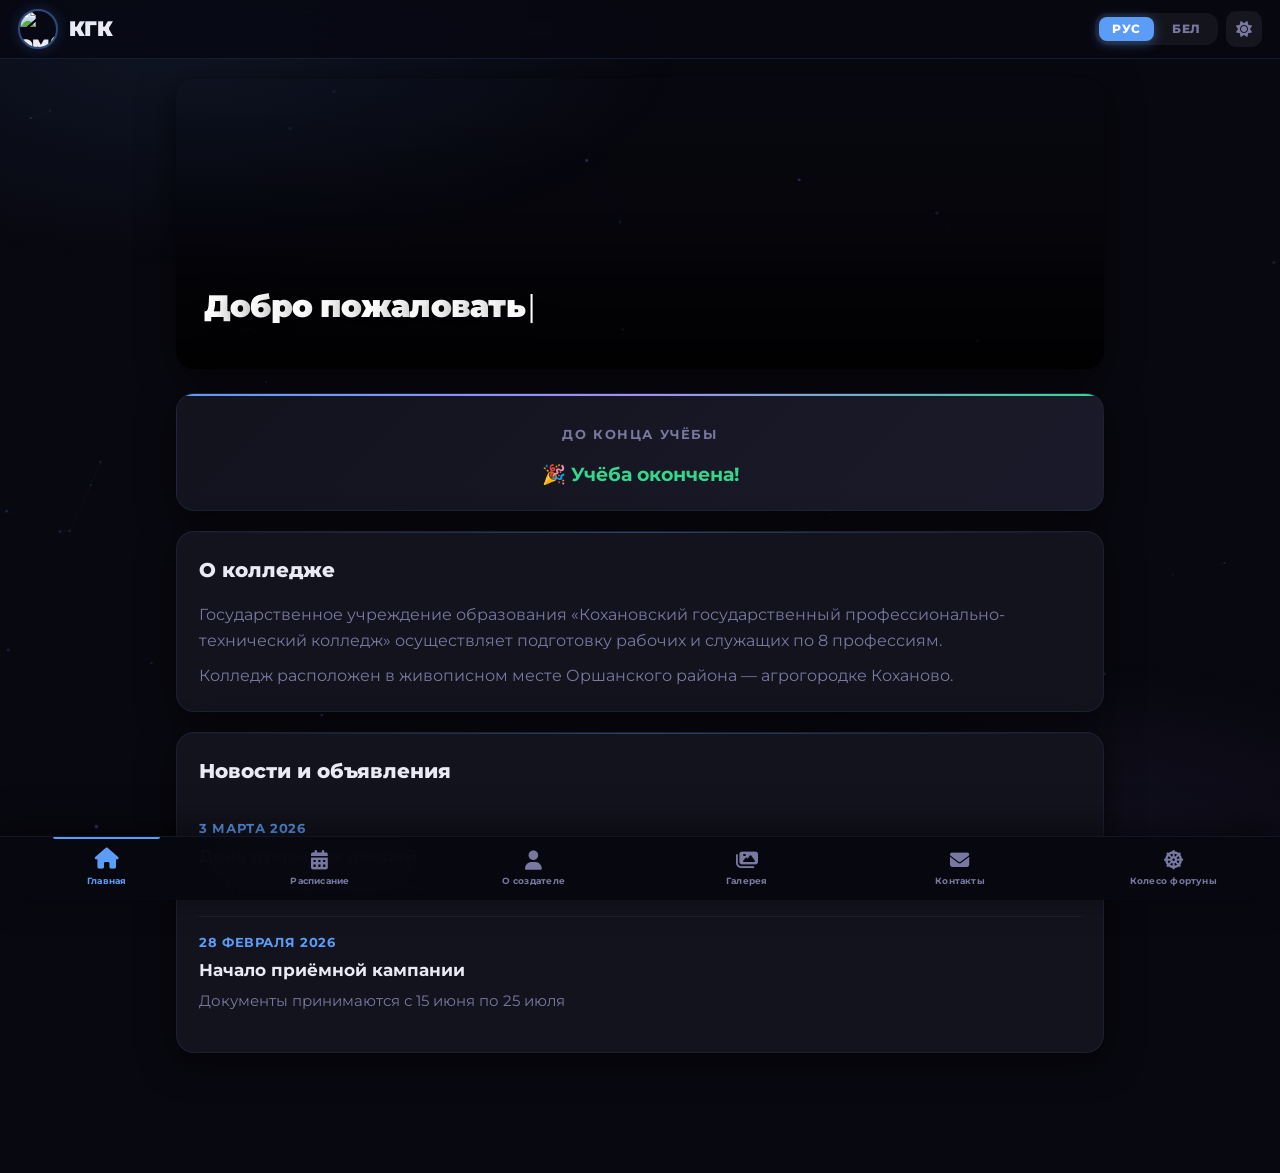
==== index.html @ 57b6a4e8 "Add files via upload" ====
<!DOCTYPE html>
<html lang="ru" data-lang="ru" data-theme="dark">
<head>
  <meta charset="UTF-8"/>
  <meta name="viewport" content="width=device-width, initial-scale=1.0"/>
  <meta name="theme-color" content="#080810"/>
  <title data-key="title">Кохановский государственный колледж</title>
  <link rel="preconnect" href="https://fonts.googleapis.com">
  <link rel="preconnect" href="https://fonts.gstatic.com" crossorigin>
  <link rel="stylesheet" href="https://fonts.googleapis.com/css2?family=Montserrat:wght@400;600;700;800;900&family=JetBrains+Mono:wght@400;700&display=swap">
  <link rel="stylesheet" href="https://cdnjs.cloudflare.com/ajax/libs/font-awesome/6.5.0/css/all.min.css" crossorigin="anonymous"/>
  <link rel="stylesheet" href="style.css">
</head>
<body>

<header>
  <a href="index.html" class="logo">
    <img src="https://images.unsplash.com/photo-1562774053-701939374585?w=120&h=120&fit=crop" alt="эмблема">
    <span data-key="college_name">КГК</span>
  </a>
  <div class="header-controls">
    <div class="lang">
      <button class="lang-btn active" data-lang="ru">РУС</button>
      <button class="lang-btn" data-lang="be">БЕЛ</button>
    </div>
    <button id="theme-toggle" title="Сменить тему"><i class="fa-solid fa-sun"></i></button>
  </div>
</header>

<main class="container">

  <div class="hero" style="background-image:url('https://iili.io/qBPRdaS.md.jpg');">
    <div class="hero-overlay">
      <h1 data-key="welcome">Добро пожаловать<br>в Кохановский колледж</h1>
    </div>
  </div>

  <!-- ОБРАТНЫЙ ОТСЧЁТ -->
  <div class="countdown-card">
    <h3 data-key="countdown_label">до конца учёбы</h3>
    <div id="countdown"></div>
  </div>

  <section class="card">
    <h2 data-key="about_college">О колледже</h2>
    <p>Государственное учреждение образования «Кохановский государственный профессионально-технический колледж» осуществляет подготовку рабочих и служащих по 8 профессиям.</p>
    <p style="margin-top:10px" data-key="about_college_2">Колледж расположен в живописном месте Оршанского района — агрогородке Коханово.</p>
  </section>

  <section class="card">
    <h2 data-key="news">Новости и объявления</h2>
    <div class="news-item">
      <time>3 марта 2026</time>
      <h3>День открытых дверей</h3>
      <p>Приглашаем всех желающих 15 марта 2026 года в 11:00</p>
    </div>
    <div class="news-item">
      <time>28 февраля 2026</time>
      <h3>Начало приёмной кампании</h3>
      <p>Документы принимаются с 15 июня по 25 июля</p>
    </div>
  </section>

</main>

<nav class="bottom-nav">
  <a href="index.html" class="nav-item active"><i class="fa-solid fa-house"></i><span data-key="nav_home">Главная</span></a>
  <a href="schedule.html" class="nav-item"><i class="fa-solid fa-calendar-days"></i><span data-key="nav_schedule">Расписание</span></a>
  <a href="about.html" class="nav-item"><i class="fa-solid fa-user"></i><span data-key="nav_about">О создателе</span></a>
  <a href="gallery.html" class="nav-item"><i class="fa-solid fa-images"></i><span data-key="nav_gallery">Галерея</span></a>
  <a href="contacts.html" class="nav-item"><i class="fa-solid fa-envelope"></i><span data-key="nav_contacts">Контакты</span></a>
  <a href="wheel.html" class="nav-item"><i class="fa-solid fa-dharmachakra"></i><span data-key="nav_wheel">Колесо фортуны</span></a>
</nav>
<button id="to-top" title="Наверх"><i class="fa-solid fa-chevron-up"></i></button>
<script src="script.js"></script>
</body>
</html>
---- style.css ----
/* ═══════════════════════════════════════════════════
   КГК — STYLE v3.0  |  MEGA UPDATE
   ═══════════════════════════════════════════════════ */

@import url('https://fonts.googleapis.com/css2?family=Montserrat:wght@400;600;700;800;900&family=JetBrains+Mono:wght@400;700&display=swap');

/* ─── Тёмная тема (по умолчанию) ─────────────────── */
:root,
[data-theme="dark"] {
  --bg:        #080810;
  --bg2:       #0f0f1a;
  --card:      #13131e;
  --card2:     #1a1a2a;
  --card-border: rgba(91,156,246,0.1);
  --text:      #eaeaf5;
  --text2:     #7878a0;
  --accent:    #5b9cf6;
  --accent2:   #34d88c;
  --accent3:   #a78bfa;
  --accent4:   #f97316;
  --glow:      rgba(91,156,246,0.22);
  --radius:    18px;
  --radius-sm: 11px;
  --shadow:    0 8px 36px rgba(0,0,0,0.65);
  --shadow-sm: 0 4px 16px rgba(0,0,0,0.4);
  --transition: 0.28s cubic-bezier(0.4,0,0.2,1);
}

/* ─── Светлая тема ───────────────────────────────── */
[data-theme="light"] {
  --bg:        #f0f2f8;
  --bg2:       #e4e8f5;
  --card:      #ffffff;
  --card2:     #eef1fa;
  --card-border: rgba(91,156,246,0.2);
  --text:      #12122a;
  --text2:     #5a5a7a;
  --accent:    #3b7de8;
  --accent2:   #1aaa65;
  --accent3:   #7c5fe6;
  --glow:      rgba(59,125,232,0.15);
  --shadow:    0 8px 36px rgba(0,0,0,0.12);
  --shadow-sm: 0 4px 16px rgba(0,0,0,0.08);
}

/* ─── Сброс ──────────────────────────────────────── */
*, *::before, *::after { margin: 0; padding: 0; box-sizing: border-box; }
html { scroll-behavior: smooth; }

body {
  font-family: 'Montserrat', system-ui, sans-serif;
  background: var(--bg);
  color: var(--text);
  line-height: 1.6;
  min-height: 100vh;
  padding-bottom: 80px;
  overflow-x: hidden;
  transition: background 0.35s, color 0.35s;
}

/* ─── Градиент фона ──────────────────────────────── */
body::before {
  content: '';
  position: fixed; inset: 0;
  background:
    radial-gradient(ellipse 70% 45% at 15% 5%, rgba(91,156,246,0.09) 0%, transparent 55%),
    radial-gradient(ellipse 55% 40% at 85% 95%, rgba(167,139,250,0.07) 0%, transparent 55%);
  pointer-events: none; z-index: 0;
  transition: opacity 0.5s;
}

[data-theme="light"] body::before { opacity: 0.5; }

/* ─── Particles canvas ───────────────────────────── */
#particles-bg { position: fixed; inset: 0; z-index: 0; pointer-events: none; }
[data-theme="light"] #particles-bg { opacity: 0.25; }

/* ─── Header ─────────────────────────────────────── */
header {
  position: sticky; top: 0; z-index: 200;
  background: rgba(8,8,16,0.82);
  backdrop-filter: blur(28px) saturate(200%);
  -webkit-backdrop-filter: blur(28px) saturate(200%);
  border-bottom: 1px solid rgba(91,156,246,0.14);
  padding: 9px 18px;
  display: flex; align-items: center; justify-content: space-between;
  gap: 10px;
  animation: slideDown 0.55s cubic-bezier(0.34,1.1,0.64,1) both;
  transition: background 0.35s, border-color 0.35s;
}
[data-theme="light"] header { background: rgba(240,242,248,0.88); }

@keyframes slideDown {
  from { transform: translateY(-100%); opacity: 0; }
  to   { transform: translateY(0);     opacity: 1; }
}

.logo {
  display: flex; align-items: center; gap: 11px;
  font-weight: 900; font-size: 1.3rem; letter-spacing: -0.03em;
  color: var(--text); text-decoration: none;
  flex-shrink: 0;
}
.logo img {
  width: 40px; height: 40px; border-radius: 50%; object-fit: cover;
  border: 2px solid rgba(91,156,246,0.45);
  box-shadow: 0 0 14px var(--glow);
  transition: box-shadow var(--transition), transform var(--transition);
}
.logo:hover img { box-shadow: 0 0 28px var(--glow); transform: scale(1.05) rotate(-3deg); }

/* ─── Контролы хедера ────────────────────────────── */
.header-controls { display: flex; align-items: center; gap: 8px; }

.lang { display: flex; gap: 5px; background: rgba(255,255,255,0.05); border-radius: 12px; padding: 4px; }
[data-theme="light"] .lang { background: rgba(0,0,0,0.06); }

.lang-btn {
  padding: 5px 13px; border: none; background: transparent;
  color: var(--text2); border-radius: 8px;
  font-family: 'Montserrat', sans-serif; font-weight: 800; font-size: 0.72rem;
  letter-spacing: 0.06em; cursor: pointer; transition: var(--transition);
  position: relative; overflow: hidden;
}
.lang-btn.active, .lang-btn:hover {
  background: var(--accent); color: #fff;
  box-shadow: 0 2px 12px rgba(91,156,246,0.45);
}

/* Кнопка темы */
#theme-toggle {
  width: 36px; height: 36px; border: none; border-radius: 10px;
  background: rgba(255,255,255,0.06); color: var(--text2);
  font-size: 1rem; cursor: pointer; display: flex; align-items: center; justify-content: center;
  transition: var(--transition); position: relative; overflow: hidden; flex-shrink: 0;
}
[data-theme="light"] #theme-toggle { background: rgba(0,0,0,0.06); }
#theme-toggle:hover { background: var(--accent3); color: #fff; transform: rotate(20deg); }

/* ─── Контейнер ──────────────────────────────────── */
.container { padding: 20px 16px; max-width: 960px; margin: 0 auto; position: relative; z-index: 1; }

/* ─── HERO ───────────────────────────────────────── */
.hero {
  height: 290px; background-size: cover; background-position: center;
  border-radius: var(--radius); margin-bottom: 24px;
  position: relative; overflow: hidden;
  box-shadow: var(--shadow);
  animation: fadeUp 0.7s 0.15s ease both;
}
.hero-overlay {
  position: absolute; inset: 0;
  background: linear-gradient(to top, rgba(0,0,0,0.88) 0%, rgba(0,0,0,0.25) 55%, transparent 100%);
  display: flex; align-items: flex-end; padding: 28px;
}
.hero h1 {
  font-weight: 900; font-size: 1.95rem; line-height: 1.2;
  text-shadow: 0 2px 24px rgba(0,0,0,0.9); letter-spacing: -0.025em;
  background: none; -webkit-text-fill-color: white; color: white;
  white-space: pre-line;
}

/* Мигающий курсор печатающего текста */
.typewriter-cursor {
  display: inline-block;
  animation: blink 0.8s step-end infinite;
  color: var(--accent);
  font-weight: 400;
  margin-left: 2px;
}
@keyframes blink { 0%,100%{opacity:1} 50%{opacity:0} }

/* ─── ОБРАТНЫЙ ОТСЧЁТ ─────────────────────────────── */
.countdown-card {
  background: linear-gradient(135deg, var(--card), var(--card2));
  border-radius: var(--radius);
  padding: 20px 22px;
  margin-bottom: 20px;
  box-shadow: var(--shadow);
  border: 1px solid var(--card-border);
  text-align: center;
  position: relative; overflow: hidden;
  animation: fadeUp 0.5s 0.2s ease both;
}
.countdown-card::before {
  content: '';
  position: absolute; top: 0; left: 0; right: 0; height: 2px;
  background: linear-gradient(90deg, var(--accent), var(--accent3), var(--accent2));
}
.countdown-card h3 {
  font-size: 0.82rem; font-weight: 700; text-transform: uppercase;
  letter-spacing: 0.12em; color: var(--text2); margin-bottom: 14px;
}
#countdown {
  display: flex; align-items: center; justify-content: center;
  gap: 6px; flex-wrap: wrap;
}
.cd-unit { display: flex; flex-direction: column; align-items: center; min-width: 52px; }
.cd-num {
  font-family: 'JetBrains Mono', monospace; font-weight: 700; font-size: 2.2rem;
  color: var(--accent); line-height: 1; letter-spacing: -0.02em;
  text-shadow: 0 0 20px var(--glow);
}
.cd-label { font-size: 0.68rem; color: var(--text2); font-weight: 700; letter-spacing: 0.08em; text-transform: uppercase; margin-top: 3px; }
.cd-sep { font-family: 'JetBrains Mono', monospace; font-size: 1.8rem; color: var(--text2); opacity: 0.4; line-height: 1; padding-bottom: 12px; }
.cd-done { font-size: 1.2rem; color: var(--accent2); font-weight: 700; }

/* ─── Карточки ───────────────────────────────────── */
.card {
  background: var(--card); border-radius: var(--radius);
  padding: 22px; margin-bottom: 20px;
  box-shadow: var(--shadow);
  border: 1px solid var(--card-border);
  position: relative; overflow: hidden;
  transition: transform var(--transition), box-shadow var(--transition), background 0.35s;
}
.card::before {
  content: '';
  position: absolute; top: 0; left: 0; right: 0; height: 1px;
  background: linear-gradient(90deg, transparent, rgba(91,156,246,0.35), transparent);
}
.card:hover { transform: translateY(-3px); box-shadow: 0 18px 50px rgba(0,0,0,0.7), 0 0 0 1px rgba(91,156,246,0.15); }

/* ─── Типографика ────────────────────────────────── */
h1 {
  font-weight: 900; font-size: 1.95rem; margin: 0.8em 0 0.5em; letter-spacing: -0.03em;
  background: linear-gradient(135deg, var(--text) 30%, var(--text2));
  -webkit-background-clip: text; -webkit-text-fill-color: transparent; background-clip: text;
}
h2 { font-weight: 800; font-size: 1.25rem; margin: 0 0 0.8em; color: var(--text); }
h3 { font-weight: 700; margin: 0.8em 0 0.4em; color: var(--text); }
p  { color: var(--text2); }

/* ─── Новости ────────────────────────────────────── */
.news-item {
  padding: 16px 0;
  border-bottom: 1px solid rgba(255,255,255,0.05);
  transition: padding-left var(--transition);
  cursor: default;
}
[data-theme="light"] .news-item { border-bottom-color: rgba(0,0,0,0.07); }
.news-item:last-child { border-bottom: none; }
.news-item:hover { padding-left: 10px; }
.news-item h3 { color: var(--text); margin: 4px 0 6px; font-size: 1.05rem; }
.news-item p { font-size: 0.92rem; margin: 0; }
time { color: var(--accent); font-size: 0.8rem; font-weight: 700; letter-spacing: 0.05em; text-transform: uppercase; display: block; }

/* ─── Профиль ────────────────────────────────────── */
.avatar-center { text-align: center; margin: 24px 0 20px; }
.avatar-large {
  width: 148px; height: 148px; border-radius: 50%; object-fit: cover;
  border: 3px solid rgba(91,156,246,0.45);
  box-shadow: 0 0 0 7px rgba(91,156,246,0.08), var(--shadow);
  animation: avatarPop 0.65s 0.25s cubic-bezier(0.34,1.6,0.64,1) both;
}
@keyframes avatarPop { from { transform: scale(0.65); opacity: 0; } to { transform: scale(1); opacity: 1; } }

/* ─── Контакты ───────────────────────────────────── */
.contact-row {
  display: flex; align-items: flex-start; gap: 16px;
  padding: 14px 0; border-bottom: 1px solid rgba(255,255,255,0.05);
  transition: padding-left var(--transition);
}
[data-theme="light"] .contact-row { border-bottom-color: rgba(0,0,0,0.07); }
.contact-row:last-child { border-bottom: none; }
.contact-row:hover { padding-left: 6px; }
.contact-row i { font-size: 1.4rem; color: var(--accent); width: 32px; text-align: center; flex-shrink: 0; margin-top: 2px; filter: drop-shadow(0 0 8px var(--glow)); }
.contact-row strong { color: var(--text); }
.contact-row div { color: var(--text2); font-size: 0.95rem; line-height: 1.75; }

/* ─── Галерея ────────────────────────────────────── */
.gallery-grid { display: grid; grid-template-columns: repeat(auto-fill, minmax(148px, 1fr)); gap: 12px; }
.gallery-item {
  aspect-ratio: 4/3; overflow: hidden; border-radius: var(--radius-sm);
  cursor: pointer; position: relative; box-shadow: var(--shadow-sm);
}
.gallery-item::after {
  content: '🔍';
  position: absolute; inset: 0;
  background: rgba(91,156,246,0.18);
  display: flex; align-items: center; justify-content: center;
  font-size: 1.6rem;
  opacity: 0; transition: opacity var(--transition);
}
.gallery-item:hover::after { opacity: 1; }
.gallery-item img { width: 100%; height: 100%; object-fit: cover; transition: transform 0.42s cubic-bezier(0.4,0,0.2,1); will-change: transform; display: block; }
.gallery-item:hover img { transform: scale(1.1); }

/* ─── LIGHTBOX с навигацией ──────────────────────── */
.lightbox {
  position: fixed; inset: 0; background: rgba(0,0,0,0.97);
  display: none; align-items: center; justify-content: center; z-index: 2000;
}
.lightbox.open { display: flex; animation: fadeIn 0.22s ease; }
@keyframes fadeIn { from { opacity: 0; } to { opacity: 1; } }
#lightbox-img {
  max-width: 90vw; max-height: 85vh; border-radius: 12px;
  box-shadow: 0 24px 80px rgba(0,0,0,0.9);
  animation: lbZoom 0.3s cubic-bezier(0.34,1.2,0.64,1) both;
}
@keyframes lbZoom { from { transform: scale(0.82); opacity: 0; } to { transform: scale(1); opacity: 1; } }
.close-lightbox {
  position: absolute; top: 16px; right: 22px;
  font-size: 2.4rem; color: rgba(255,255,255,0.65);
  cursor: pointer; line-height: 1; transition: color var(--transition), transform var(--transition);
}
.close-lightbox:hover { color: white; transform: scale(1.15) rotate(90deg); }
.lb-arrow {
  position: absolute; top: 50%; transform: translateY(-50%);
  width: 48px; height: 48px; border-radius: 50%;
  background: rgba(255,255,255,0.1); color: white; border: 1px solid rgba(255,255,255,0.2);
  display: flex; align-items: center; justify-content: center;
  cursor: pointer; font-size: 1.2rem;
  transition: background var(--transition), transform var(--transition);
  backdrop-filter: blur(10px);
}
.lb-arrow:hover { background: rgba(255,255,255,0.22); transform: translateY(-50%) scale(1.1); }
#lb-prev { left: 14px; }
#lb-next { right: 14px; }
.lb-arrow.hidden { display: none; }

/* ─── Нижняя навигация ───────────────────────────── */
.bottom-nav {
  position: fixed; bottom: 0; left: 0; right: 0; height: 64px;
  background: rgba(8,8,16,0.97);
  backdrop-filter: blur(30px) saturate(200%);
  -webkit-backdrop-filter: blur(30px) saturate(200%);
  border-top: 1px solid rgba(91,156,246,0.1);
  display: flex; z-index: 999;
  transition: transform 0.4s cubic-bezier(0.4,0,0.2,1), background 0.35s;
  box-shadow: 0 -8px 36px rgba(0,0,0,0.5);
}
[data-theme="light"] .bottom-nav { background: rgba(240,242,248,0.97); border-top-color: rgba(91,156,246,0.2); }

.nav-item {
  flex: 1; display: flex; flex-direction: column;
  align-items: center; justify-content: center;
  color: var(--text2); text-decoration: none;
  font-size: 0.57rem; letter-spacing: 0.025em; font-weight: 700;
  transition: color var(--transition);
  padding: 6px 2px 4px; gap: 4px; position: relative; overflow: hidden;
}
.nav-item::before {
  content: ''; position: absolute; top: 0; left: 25%; right: 25%;
  height: 2px; border-radius: 0 0 4px 4px; background: var(--accent);
  transform: scaleX(0); transition: transform 0.3s cubic-bezier(0.34,1.4,0.64,1);
}
.nav-item.active::before, .nav-item:hover::before { transform: scaleX(1); }
.nav-item.active, .nav-item:hover { color: var(--accent); }
.nav-item i { font-size: 1.2rem; line-height: 1; transition: transform 0.25s cubic-bezier(0.34,1.6,0.64,1); }
.nav-item:hover i, .nav-item.active i { transform: translateY(-2px) scale(1.1); }
.nav-item span { white-space: nowrap; overflow: hidden; text-overflow: ellipsis; max-width: 100%; text-align: center; }

/* ─── Ripple ─────────────────────────────────────── */
.ripple {
  position: absolute; border-radius: 50%;
  width: 8px; height: 8px; margin: -4px;
  background: rgba(255,255,255,0.35);
  transform: scale(0);
  animation: rippleAnim 0.55s ease-out forwards;
  pointer-events: none;
}
@keyframes rippleAnim { to { transform: scale(24); opacity: 0; } }

/* ─── Кнопка наверх ──────────────────────────────── */
#to-top {
  position: fixed; bottom: 82px; right: 18px;
  width: 46px; height: 46px; border-radius: 50%;
  background: linear-gradient(135deg, var(--accent), var(--accent3));
  color: white; border: none; font-size: 1.1rem;
  display: none; align-items: center; justify-content: center;
  box-shadow: 0 4px 20px rgba(91,156,246,0.55);
  cursor: pointer; z-index: 998; overflow: hidden;
  transition: transform var(--transition), box-shadow var(--transition);
}
#to-top:hover { transform: translateY(-4px) scale(1.1); box-shadow: 0 10px 30px rgba(91,156,246,0.65); }

/* ─── Анимации ───────────────────────────────────── */
@keyframes fadeUp { from { opacity: 0; transform: translateY(26px); } to { opacity: 1; transform: translateY(0); } }
.reveal { opacity: 0; transform: translateY(30px); transition: opacity 0.6s ease, transform 0.6s ease; }
.reveal.visible { opacity: 1; transform: translateY(0); }

/* ─── СТАТУС УРОКА ───────────────────────────────── */
.lesson-status {
  display: flex; align-items: center; gap: 10px;
  padding: 12px 16px; border-radius: var(--radius-sm);
  margin-bottom: 18px; font-weight: 700; font-size: 0.92rem;
  border: 1px solid transparent;
  transition: var(--transition);
}
.ls-lesson  { background: rgba(229,57,53,0.12);  border-color: rgba(229,57,53,0.25);  color: #ef5350; }
.ls-break   { background: rgba(52,216,140,0.1);   border-color: rgba(52,216,140,0.25);  color: #34d88c; }
.ls-done    { background: rgba(91,156,246,0.08);  border-color: rgba(91,156,246,0.18);  color: var(--text2); }
.ls-before  { background: rgba(249,115,22,0.1);   border-color: rgba(249,115,22,0.25);  color: #f97316; }
.ls-weekend { background: rgba(167,139,250,0.1);  border-color: rgba(167,139,250,0.25); color: #a78bfa; }
.ls-icon   { font-size: 1.3rem; }
.ls-text   { flex: 1; }
.ls-remain { font-family: 'JetBrains Mono', monospace; font-size: 0.88rem; opacity: 0.75; }

/* ─── Расписание ─────────────────────────────────── */
.schedule-date { text-align: center; font-size: 1.1rem; margin: 8px 0 16px; color: var(--accent); font-weight: 800; letter-spacing: -0.01em; }
.schedule-table-wrapper { overflow-x: auto; border-radius: var(--radius); box-shadow: var(--shadow); margin: 0 0 20px; }
.schedule-table { width: 100%; border-collapse: collapse; background: var(--card); font-size: 0.9rem; }
.schedule-table th, .schedule-table td { padding: 9px 8px; text-align: center; border: 1px solid rgba(255,255,255,0.04); vertical-align: middle; }
[data-theme="light"] .schedule-table th,
[data-theme="light"] .schedule-table td { border-color: rgba(0,0,0,0.07); }
.schedule-table th { background: var(--card2); color: var(--accent); font-weight: 800; font-size: 0.88rem; }
.schedule-table td:first-child { background: rgba(91,156,246,0.07); font-weight: 700; color: var(--accent); width: 36px; }
.schedule-table tr:hover td { background: rgba(91,156,246,0.04); }
.schedule-table small { display: block; font-size: 0.77rem; color: var(--text2); margin-top: 2px; }
.schedule-hint { text-align: center; color: var(--text2); font-size: 0.88rem; }

.timetable { width: 100%; border-collapse: collapse; background: var(--card); border-radius: var(--radius); overflow: hidden; box-shadow: var(--shadow); margin-bottom: 20px; font-size: 0.82rem; }
.timetable th { background: var(--card2); color: var(--accent); font-weight: 800; padding: 7px 10px; text-align: center; border-bottom: 2px solid rgba(91,156,246,0.18); }
.timetable td { padding: 6px 10px; text-align: center; border-bottom: 1px solid rgba(255,255,255,0.04); vertical-align: middle; color: var(--text); }
[data-theme="light"] .timetable td { border-bottom-color: rgba(0,0,0,0.07); color: var(--text); }
.timetable td:first-child { background: rgba(91,156,246,0.07); font-weight: 700; color: var(--accent); width: 44px; }
.timetable .lunch-row td { font-size: 0.74rem; color: var(--text2); background: rgba(0,0,0,0.15); padding: 4px 10px; font-style: italic; }
.timetable tr:last-child td { border-bottom: none; }
.timetable tr:hover td { background: rgba(91,156,246,0.04); }

.groups-wrap { border-radius: var(--radius); overflow: hidden; box-shadow: var(--shadow); margin-bottom: 20px; }
.groups-table { width: 100%; border-collapse: collapse; background: var(--card); font-size: 2.1vw; table-layout: fixed; }
.groups-table th { background: var(--card2); color: var(--accent); font-weight: 800; padding: 8px 3px; text-align: center; border-bottom: 2px solid rgba(91,156,246,0.18); border-right: 1px solid rgba(255,255,255,0.04); white-space: nowrap; }
.groups-table th:first-child { width: 6%; }
.groups-table th:last-child { border-right: none; }
.groups-table td { padding: 6px 3px; text-align: center; border-bottom: 1px solid rgba(255,255,255,0.04); border-right: 1px solid rgba(255,255,255,0.04); vertical-align: middle; overflow-wrap: normal; word-break: normal; hyphens: none; line-height: 1.3; color: var(--text2); }
[data-theme="light"] .groups-table td, [data-theme="light"] .groups-table th { border-color: rgba(0,0,0,0.07); }
.groups-table td:first-child { background: rgba(91,156,246,0.07); font-weight: 700; color: var(--accent); border-right: 2px solid rgba(91,156,246,0.18); whi
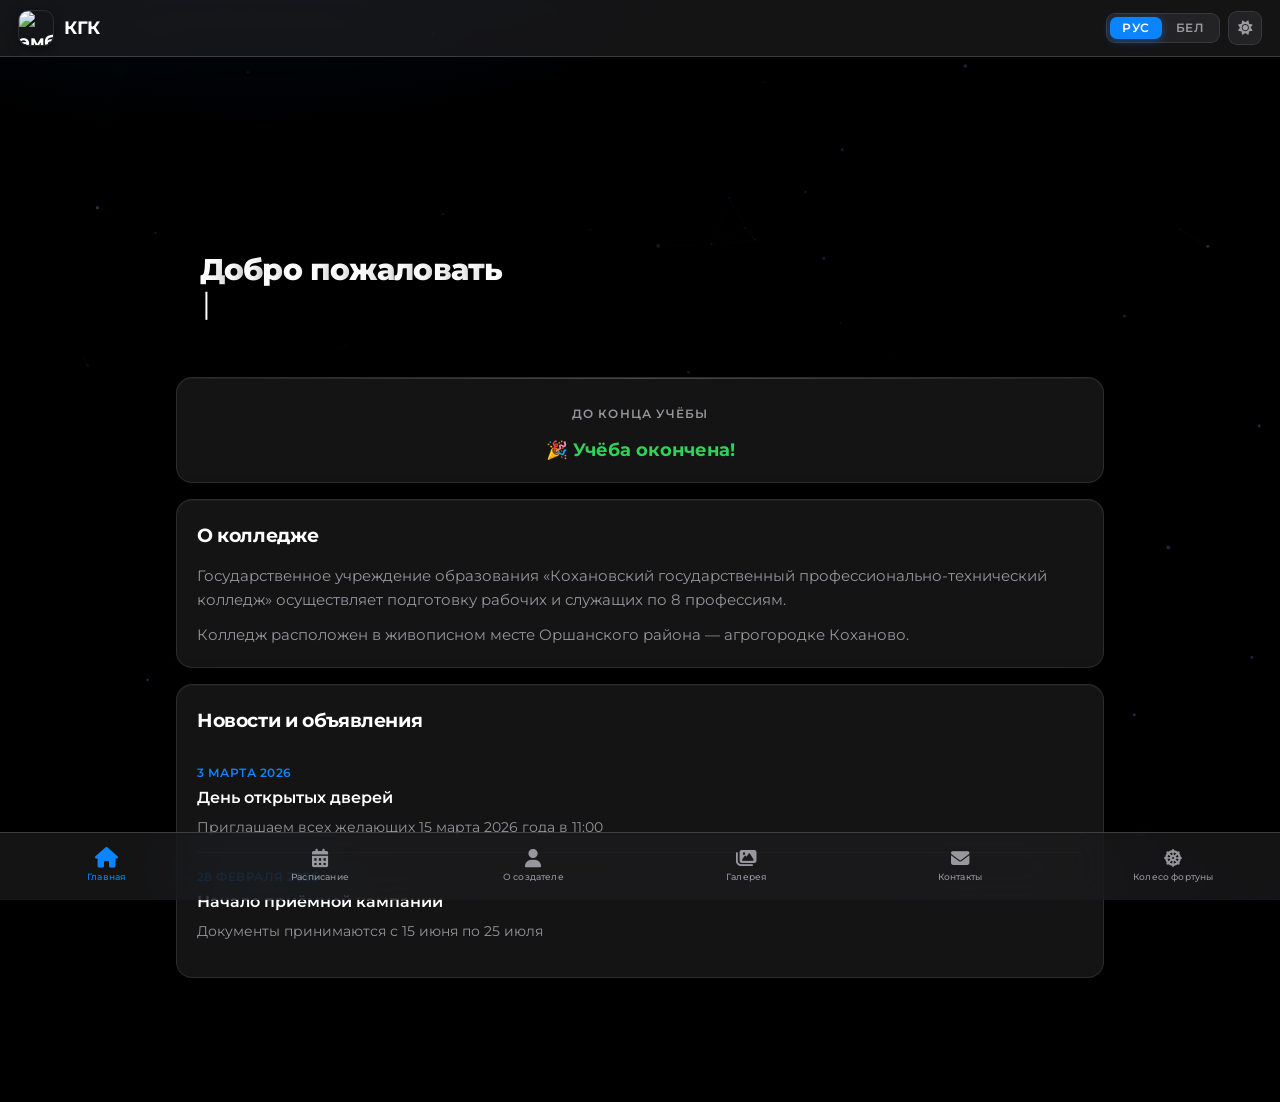
==== commit 178373bd: "index.html Added meta tags for cache control and PWA support." ====
--- a/index.html
+++ b/index.html
@@ -4,6 +4,16 @@
   <meta charset="UTF-8"/>
   <meta name="viewport" content="width=device-width, initial-scale=1.0"/>
   <meta name="theme-color" content="#080810"/>
+  <!-- Кэш отключён — всегда свежие данные -->
+  <meta http-equiv="Cache-Control" content="no-cache, no-store, must-revalidate"/>
+  <meta http-equiv="Pragma" content="no-cache"/>
+  <meta http-equiv="Expires" content="0"/>
+  <!-- PWA / GoNative -->
+  <link rel="manifest" href="manifest.json"/>
+  <meta name="mobile-web-app-capable" content="yes"/>
+  <meta name="apple-mobile-web-app-capable" content="yes"/>
+  <meta name="apple-mobile-web-app-status-bar-style" content="black-translucent"/>
+  <meta name="apple-mobile-web-app-title" content="КГК"/>
   <title data-key="title">Кохановский государственный колледж</title>
   <link rel="preconnect" href="https://fonts.googleapis.com">
   <link rel="preconnect" href="https://fonts.gstatic.com" crossorigin>
--- a/style.css
+++ b/style.css
@@ -1,94 +1,134 @@
 /* ═══════════════════════════════════════════════════
-   КГК — STYLE v3.0  |  MEGA UPDATE
-   ═══════════════════════════════════════════════════ */
-
-@import url('https://fonts.googleapis.com/css2?family=Montserrat:wght@400;600;700;800;900&family=JetBrains+Mono:wght@400;700&display=swap');
-
-/* ─── Тёмная тема (по умолчанию) ─────────────────── */
+   КГК — STYLE v4.0  |  iOS Glassmorphism Edition
+   ═══════════════════════════════════════════════════ */
+
+@import url('https://fonts.googleapis.com/css2?family=Montserrat:wght@400;500;600;700;800;900&family=JetBrains+Mono:wght@400;700&display=swap');
+
+/* ─── Тёмная тема (iOS Dark) ──────────────────────── */
 :root,
 [data-theme="dark"] {
-  --bg:        #080810;
-  --bg2:       #0f0f1a;
-  --card:      #13131e;
-  --card2:     #1a1a2a;
-  --card-border: rgba(91,156,246,0.1);
-  --text:      #eaeaf5;
-  --text2:     #7878a0;
-  --accent:    #5b9cf6;
-  --accent2:   #34d88c;
-  --accent3:   #a78bfa;
-  --accent4:   #f97316;
-  --glow:      rgba(91,156,246,0.22);
-  --radius:    18px;
-  --radius-sm: 11px;
-  --shadow:    0 8px 36px rgba(0,0,0,0.65);
-  --shadow-sm: 0 4px 16px rgba(0,0,0,0.4);
-  --transition: 0.28s cubic-bezier(0.4,0,0.2,1);
-}
-
-/* ─── Светлая тема ───────────────────────────────── */
+  /* Фоны — iOS тёмный */
+  --bg:          #000000;
+  --bg2:         #1c1c1e;
+  --bg3:         #2c2c2e;
+
+  /* Стекло — iOS vibrancy */
+  --glass:       rgba(28, 28, 30, 0.72);
+  --glass2:      rgba(44, 44, 46, 0.65);
+  --glass-light: rgba(255, 255, 255, 0.06);
+  --glass-border: rgba(255, 255, 255, 0.10);
+  --glass-border2: rgba(255, 255, 255, 0.06);
+
+  /* Текст */
+  --text:        #ffffff;
+  --text2:       rgba(235, 235, 245, 0.6);
+  --text3:       rgba(235, 235, 245, 0.3);
+
+  /* Акценты — iOS системные цвета */
+  --accent:      #0A84FF;  /* iOS Blue */
+  --accent2:     #30D158;  /* iOS Green */
+  --accent3:     #BF5AF2;  /* iOS Purple */
+  --accent4:     #FF9F0A;  /* iOS Orange */
+  --accent-red:  #FF453A;  /* iOS Red */
+  --glow:        rgba(10, 132, 255, 0.25);
+
+  /* Скругление — iOS стиль */
+  --radius:      16px;
+  --radius-sm:   12px;
+  --radius-xs:   8px;
+
+  /* Тени — мягкие как в iOS */
+  --shadow:      0 4px 24px rgba(0,0,0,0.6), 0 1px 0 rgba(255,255,255,0.04) inset;
+  --shadow-sm:   0 2px 12px rgba(0,0,0,0.4);
+  --shadow-lg:   0 8px 48px rgba(0,0,0,0.8);
+
+  --transition:  0.25s cubic-bezier(0.4, 0, 0.2, 1);
+  --spring:      0.4s cubic-bezier(0.34, 1.2, 0.64, 1);
+
+  /* Separator */
+  --sep:         rgba(84, 84, 88, 0.65);
+}
+
+/* ─── Светлая тема (iOS Light) ────────────────────── */
 [data-theme="light"] {
-  --bg:        #f0f2f8;
-  --bg2:       #e4e8f5;
-  --card:      #ffffff;
-  --card2:     #eef1fa;
-  --card-border: rgba(91,156,246,0.2);
-  --text:      #12122a;
-  --text2:     #5a5a7a;
-  --accent:    #3b7de8;
-  --accent2:   #1aaa65;
-  --accent3:   #7c5fe6;
-  --glow:      rgba(59,125,232,0.15);
-  --shadow:    0 8px 36px rgba(0,0,0,0.12);
-  --shadow-sm: 0 4px 16px rgba(0,0,0,0.08);
+  --bg:          #f2f2f7;
+  --bg2:         #ffffff;
+  --bg3:         #e5e5ea;
+
+  --glass:       rgba(242, 242, 247, 0.78);
+  --glass2:      rgba(255, 255, 255, 0.72);
+  --glass-light: rgba(255, 255, 255, 0.85);
+  --glass-border: rgba(0, 0, 0, 0.08);
+  --glass-border2: rgba(0, 0, 0, 0.05);
+
+  --text:        #000000;
+  --text2:       rgba(60, 60, 67, 0.6);
+  --text3:       rgba(60, 60, 67, 0.3);
+
+  --accent:      #007AFF;
+  --accent2:     #34C759;
+  --accent3:     #AF52DE;
+  --accent4:     #FF9500;
+  --accent-red:  #FF3B30;
+  --glow:        rgba(0, 122, 255, 0.18);
+
+  --shadow:      0 2px 16px rgba(0,0,0,0.08), 0 1px 0 rgba(255,255,255,0.9) inset;
+  --shadow-sm:   0 1px 8px rgba(0,0,0,0.06);
+  --shadow-lg:   0 8px 32px rgba(0,0,0,0.12);
+
+  --sep:         rgba(60, 60, 67, 0.29);
 }
 
 /* ─── Сброс ──────────────────────────────────────── */
 *, *::before, *::after { margin: 0; padding: 0; box-sizing: border-box; }
-html { scroll-behavior: smooth; }
+html { scroll-behavior: smooth; -webkit-text-size-adjust: 100%; }
 
 body {
-  font-family: 'Montserrat', system-ui, sans-serif;
+  font-family: -apple-system, 'SF Pro Display', 'Montserrat', system-ui, sans-serif;
   background: var(--bg);
   color: var(--text);
   line-height: 1.6;
   min-height: 100vh;
-  padding-bottom: 80px;
+  padding-bottom: 88px;
   overflow-x: hidden;
-  transition: background 0.35s, color 0.35s;
-}
-
-/* ─── Градиент фона ──────────────────────────────── */
+  transition: background 0.35s ease, color 0.35s ease;
+  -webkit-font-smoothing: antialiased;
+}
+
+/* ─── iOS-градиентный фон ─────────────────────────── */
 body::before {
   content: '';
   position: fixed; inset: 0;
   background:
-    radial-gradient(ellipse 70% 45% at 15% 5%, rgba(91,156,246,0.09) 0%, transparent 55%),
-    radial-gradient(ellipse 55% 40% at 85% 95%, rgba(167,139,250,0.07) 0%, transparent 55%);
+    radial-gradient(ellipse 80% 50% at 20% -10%, rgba(10,132,255,0.12) 0%, transparent 50%),
+    radial-gradient(ellipse 60% 40% at 80% 110%, rgba(191,90,242,0.08) 0%, transparent 50%);
   pointer-events: none; z-index: 0;
-  transition: opacity 0.5s;
-}
-
-[data-theme="light"] body::before { opacity: 0.5; }
+}
+[data-theme="light"] body::before {
+  background:
+    radial-gradient(ellipse 80% 50% at 20% -10%, rgba(0,122,255,0.07) 0%, transparent 50%),
+    radial-gradient(ellipse 60% 40% at 80% 110%, rgba(175,82,222,0.05) 0%, transparent 50%);
+}
 
 /* ─── Particles canvas ───────────────────────────── */
-#particles-bg { position: fixed; inset: 0; z-index: 0; pointer-events: none; }
-[data-theme="light"] #particles-bg { opacity: 0.25; }
-
-/* ─── Header ─────────────────────────────────────── */
+#particles-bg { position: fixed; inset: 0; z-index: 0; pointer-events: none; opacity: 0.4; }
+[data-theme="light"] #particles-bg { opacity: 0.15; }
+
+/* ═══════════════════════════════════════════════════
+   HEADER — iOS Navigation Bar стиль
+   ═══════════════════════════════════════════════════ */
 header {
   position: sticky; top: 0; z-index: 200;
-  background: rgba(8,8,16,0.82);
-  backdrop-filter: blur(28px) saturate(200%);
-  -webkit-backdrop-filter: blur(28px) saturate(200%);
-  border-bottom: 1px solid rgba(91,156,246,0.14);
-  padding: 9px 18px;
+  background: var(--glass);
+  backdrop-filter: blur(40px) saturate(180%);
+  -webkit-backdrop-filter: blur(40px) saturate(180%);
+  border-bottom: 0.5px solid var(--sep);
+  padding: 10px 18px;
   display: flex; align-items: center; justify-content: space-between;
   gap: 10px;
-  animation: slideDown 0.55s cubic-bezier(0.34,1.1,0.64,1) both;
+  animation: slideDown 0.5s cubic-bezier(0.34,1.1,0.64,1) both;
   transition: background 0.35s, border-color 0.35s;
 }
-[data-theme="light"] header { background: rgba(240,242,248,0.88); }
 
 @keyframes slideDown {
   from { transform: translateY(-100%); opacity: 0; }
@@ -96,71 +136,82 @@
 }
 
 .logo {
-  display: flex; align-items: center; gap: 11px;
-  font-weight: 900; font-size: 1.3rem; letter-spacing: -0.03em;
+  display: flex; align-items: center; gap: 10px;
+  font-weight: 700; font-size: 1.15rem; letter-spacing: -0.02em;
   color: var(--text); text-decoration: none;
   flex-shrink: 0;
 }
 .logo img {
-  width: 40px; height: 40px; border-radius: 50%; object-fit: cover;
-  border: 2px solid rgba(91,156,246,0.45);
-  box-shadow: 0 0 14px var(--glow);
-  transition: box-shadow var(--transition), transform var(--transition);
-}
-.logo:hover img { box-shadow: 0 0 28px var(--glow); transform: scale(1.05) rotate(-3deg); }
+  width: 36px; height: 36px; border-radius: 10px; object-fit: cover;
+  border: 1.5px solid var(--glass-border);
+  box-shadow: var(--shadow-sm);
+  transition: transform var(--spring);
+}
+.logo:hover img { transform: scale(1.08); }
 
 /* ─── Контролы хедера ────────────────────────────── */
 .header-controls { display: flex; align-items: center; gap: 8px; }
 
-.lang { display: flex; gap: 5px; background: rgba(255,255,255,0.05); border-radius: 12px; padding: 4px; }
-[data-theme="light"] .lang { background: rgba(0,0,0,0.06); }
+.lang {
+  display: flex; gap: 2px;
+  background: var(--glass2);
+  backdrop-filter: blur(20px);
+  -webkit-backdrop-filter: blur(20px);
+  border: 0.5px solid var(--glass-border);
+  border-radius: 9px; padding: 3px;
+}
 
 .lang-btn {
-  padding: 5px 13px; border: none; background: transparent;
-  color: var(--text2); border-radius: 8px;
-  font-family: 'Montserrat', sans-serif; font-weight: 800; font-size: 0.72rem;
-  letter-spacing: 0.06em; cursor: pointer; transition: var(--transition);
+  padding: 4px 12px; border: none; background: transparent;
+  color: var(--text2); border-radius: 7px;
+  font-family: -apple-system, 'SF Pro Display', 'Montserrat', sans-serif;
+  font-weight: 600; font-size: 0.72rem;
+  letter-spacing: 0.04em; cursor: pointer;
+  transition: var(--transition);
   position: relative; overflow: hidden;
 }
-.lang-btn.active, .lang-btn:hover {
+.lang-btn.active {
   background: var(--accent); color: #fff;
-  box-shadow: 0 2px 12px rgba(91,156,246,0.45);
-}
-
-/* Кнопка темы */
+  box-shadow: 0 2px 8px rgba(10,132,255,0.4);
+}
+[data-theme="light"] .lang-btn.active { box-shadow: 0 2px 8px rgba(0,122,255,0.3); }
+
 #theme-toggle {
-  width: 36px; height: 36px; border: none; border-radius: 10px;
-  background: rgba(255,255,255,0.06); color: var(--text2);
-  font-size: 1rem; cursor: pointer; display: flex; align-items: center; justify-content: center;
-  transition: var(--transition); position: relative; overflow: hidden; flex-shrink: 0;
-}
-[data-theme="light"] #theme-toggle { background: rgba(0,0,0,0.06); }
-#theme-toggle:hover { background: var(--accent3); color: #fff; transform: rotate(20deg); }
+  width: 34px; height: 34px; border: none; border-radius: 9px;
+  background: var(--glass2);
+  backdrop-filter: blur(20px); -webkit-backdrop-filter: blur(20px);
+  border: 0.5px solid var(--glass-border);
+  color: var(--text2); font-size: 0.9rem;
+  cursor: pointer; display: flex; align-items: center; justify-content: center;
+  transition: var(--transition); flex-shrink: 0;
+}
+#theme-toggle:hover { background: var(--accent); color: #fff; transform: rotate(15deg); border-color: transparent; }
 
 /* ─── Контейнер ──────────────────────────────────── */
 .container { padding: 20px 16px; max-width: 960px; margin: 0 auto; position: relative; z-index: 1; }
 
-/* ─── HERO ───────────────────────────────────────── */
+/* ═══════════════════════════════════════════════════
+   HERO
+   ═══════════════════════════════════════════════════ */
 .hero {
-  height: 290px; background-size: cover; background-position: center;
-  border-radius: var(--radius); margin-bottom: 24px;
+  height: 280px; background-size: cover; background-position: center;
+  border-radius: var(--radius); margin-bottom: 20px;
   position: relative; overflow: hidden;
-  box-shadow: var(--shadow);
-  animation: fadeUp 0.7s 0.15s ease both;
+  box-shadow: var(--shadow-lg);
+  animation: fadeUp 0.6s 0.1s ease both;
 }
 .hero-overlay {
   position: absolute; inset: 0;
-  background: linear-gradient(to top, rgba(0,0,0,0.88) 0%, rgba(0,0,0,0.25) 55%, transparent 100%);
-  display: flex; align-items: flex-end; padding: 28px;
+  background: linear-gradient(to top, rgba(0,0,0,0.85) 0%, rgba(0,0,0,0.2) 50%, transparent 100%);
+  display: flex; align-items: flex-end; padding: 24px;
 }
 .hero h1 {
-  font-weight: 900; font-size: 1.95rem; line-height: 1.2;
-  text-shadow: 0 2px 24px rgba(0,0,0,0.9); letter-spacing: -0.025em;
+  font-weight: 800; font-size: 1.85rem; line-height: 1.15;
+  text-shadow: 0 2px 20px rgba(0,0,0,0.8); letter-spacing: -0.03em;
   background: none; -webkit-text-fill-color: white; color: white;
   white-space: pre-line;
 }
 
-/* Мигающий курсор печатающего текста */
 .typewriter-cursor {
   display: inline-block;
   animation: blink 0.8s step-end infinite;
@@ -170,260 +221,443 @@
 }
 @keyframes blink { 0%,100%{opacity:1} 50%{opacity:0} }
 
-/* ─── ОБРАТНЫЙ ОТСЧЁТ ─────────────────────────────── */
+/* ═══════════════════════════════════════════════════
+   ОБРАТНЫЙ ОТСЧЁТ — iOS стеклянная карточка
+   ═══════════════════════════════════════════════════ */
 .countdown-card {
-  background: linear-gradient(135deg, var(--card), var(--card2));
+  background: var(--glass);
+  backdrop-filter: blur(40px) saturate(180%);
+  -webkit-backdrop-filter: blur(40px) saturate(180%);
   border-radius: var(--radius);
-  padding: 20px 22px;
-  margin-bottom: 20px;
+  padding: 18px 20px;
+  margin-bottom: 16px;
+  border: 0.5px solid var(--glass-border);
   box-shadow: var(--shadow);
-  border: 1px solid var(--card-border);
   text-align: center;
   position: relative; overflow: hidden;
-  animation: fadeUp 0.5s 0.2s ease both;
-}
-.countdown-card::before {
+  animation: fadeUp 0.5s 0.15s ease both;
+}
+.countdown-card::after {
   content: '';
-  position: absolute; top: 0; left: 0; right: 0; height: 2px;
-  background: linear-gradient(90deg, var(--accent), var(--accent3), var(--accent2));
+  position: absolute; top: 0; left: 0; right: 0; height: 0.5px;
+  background: linear-gradient(90deg, transparent, rgba(255,255,255,0.2), transparent);
 }
 .countdown-card h3 {
-  font-size: 0.82rem; font-weight: 700; text-transform: uppercase;
-  letter-spacing: 0.12em; color: var(--text2); margin-bottom: 14px;
+  font-size: 0.75rem; font-weight: 600; text-transform: uppercase;
+  letter-spacing: 0.1em; color: var(--text2); margin-bottom: 12px;
 }
 #countdown {
   display: flex; align-items: center; justify-content: center;
-  gap: 6px; flex-wrap: wrap;
-}
-.cd-unit { display: flex; flex-direction: column; align-items: center; min-width: 52px; }
+  gap: 4px; flex-wrap: wrap;
+}
+.cd-unit {
+  display: flex; flex-direction: column; align-items: center;
+  min-width: 54px;
+  background: var(--glass2);
+  backdrop-filter: blur(20px); -webkit-backdrop-filter: blur(20px);
+  border: 0.5px solid var(--glass-border);
+  border-radius: var(--radius-sm);
+  padding: 8px 10px;
+}
 .cd-num {
-  font-family: 'JetBrains Mono', monospace; font-weight: 700; font-size: 2.2rem;
+  font-family: -apple-system, 'SF Pro Display', 'JetBrains Mono', monospace;
+  font-weight: 700; font-size: 1.9rem;
   color: var(--accent); line-height: 1; letter-spacing: -0.02em;
-  text-shadow: 0 0 20px var(--glow);
-}
-.cd-label { font-size: 0.68rem; color: var(--text2); font-weight: 700; letter-spacing: 0.08em; text-transform: uppercase; margin-top: 3px; }
-.cd-sep { font-family: 'JetBrains Mono', monospace; font-size: 1.8rem; color: var(--text2); opacity: 0.4; line-height: 1; padding-bottom: 12px; }
-.cd-done { font-size: 1.2rem; color: var(--accent2); font-weight: 700; }
-
-/* ─── Карточки ───────────────────────────────────── */
+}
+.cd-label { font-size: 0.62rem; color: var(--text2); font-weight: 600; letter-spacing: 0.06em; text-transform: uppercase; margin-top: 3px; }
+.cd-sep { font-size: 1.5rem; color: var(--text3); line-height: 1; padding-bottom: 16px; font-weight: 300; }
+.cd-done { font-size: 1.1rem; color: var(--accent2); font-weight: 700; }
+
+/* ═══════════════════════════════════════════════════
+   КАРТОЧКИ — iOS стекло
+   ═══════════════════════════════════════════════════ */
 .card {
-  background: var(--card); border-radius: var(--radius);
-  padding: 22px; margin-bottom: 20px;
+  background: var(--glass);
+  backdrop-filter: blur(40px) saturate(180%);
+  -webkit-backdrop-filter: blur(40px) saturate(180%);
+  border-radius: var(--radius);
+  padding: 20px;
+  margin-bottom: 16px;
+  border: 0.5px solid var(--glass-border);
   box-shadow: var(--shadow);
-  border: 1px solid var(--card-border);
   position: relative; overflow: hidden;
-  transition: transform var(--transition), box-shadow var(--transition), background 0.35s;
-}
-.card::before {
+  transition: transform var(--transition), box-shadow var(--transition);
+}
+.card::after {
   content: '';
-  position: absolute; top: 0; left: 0; right: 0; height: 1px;
-  background: linear-gradient(90deg, transparent, rgba(91,156,246,0.35), transparent);
-}
-.card:hover { transform: translateY(-3px); box-shadow: 0 18px 50px rgba(0,0,0,0.7), 0 0 0 1px rgba(91,156,246,0.15); }
+  position: absolute; top: 0; left: 0; right: 0; height: 0.5px;
+  background: linear-gradient(90deg, transparent, rgba(255,255,255,0.18), transparent);
+}
+.card:hover { transform: translateY(-2px); box-shadow: var(--shadow-lg); }
 
 /* ─── Типографика ────────────────────────────────── */
 h1 {
-  font-weight: 900; font-size: 1.95rem; margin: 0.8em 0 0.5em; letter-spacing: -0.03em;
+  font-weight: 800; font-size: 1.85rem; margin: 0.7em 0 0.45em; letter-spacing: -0.03em;
   background: linear-gradient(135deg, var(--text) 30%, var(--text2));
   -webkit-background-clip: text; -webkit-text-fill-color: transparent; background-clip: text;
 }
-h2 { font-weight: 800; font-size: 1.25rem; margin: 0 0 0.8em; color: var(--text); }
-h3 { font-weight: 700; margin: 0.8em 0 0.4em; color: var(--text); }
-p  { color: var(--text2); }
+h2 { font-weight: 700; font-size: 1.2rem; margin: 0 0 0.7em; color: var(--text); letter-spacing: -0.02em; }
+h3 { font-weight: 600; margin: 0.7em 0 0.35em; color: var(--text); }
+p  { color: var(--text2); font-size: 0.95rem; }
 
 /* ─── Новости ────────────────────────────────────── */
 .news-item {
-  padding: 16px 0;
-  border-bottom: 1px solid rgba(255,255,255,0.05);
+  padding: 14px 0;
+  border-bottom: 0.5px solid var(--sep);
   transition: padding-left var(--transition);
   cursor: default;
 }
-[data-theme="light"] .news-item { border-bottom-color: rgba(0,0,0,0.07); }
 .news-item:last-child { border-bottom: none; }
-.news-item:hover { padding-left: 10px; }
-.news-item h3 { color: var(--text); margin: 4px 0 6px; font-size: 1.05rem; }
-.news-item p { font-size: 0.92rem; margin: 0; }
-time { color: var(--accent); font-size: 0.8rem; font-weight: 700; letter-spacing: 0.05em; text-transform: uppercase; display: block; }
+.news-item:hover { padding-left: 8px; }
+.news-item h3 { color: var(--text); margin: 3px 0 5px; font-size: 1rem; font-weight: 600; }
+.news-item p { font-size: 0.88rem; margin: 0; }
+time { color: var(--accent); font-size: 0.75rem; font-weight: 600; letter-spacing: 0.04em; text-transform: uppercase; display: block; }
 
 /* ─── Профиль ────────────────────────────────────── */
-.avatar-center { text-align: center; margin: 24px 0 20px; }
+.avatar-center { text-align: center; margin: 20px 0 16px; }
 .avatar-large {
-  width: 148px; height: 148px; border-radius: 50%; object-fit: cover;
-  border: 3px solid rgba(91,156,246,0.45);
-  box-shadow: 0 0 0 7px rgba(91,156,246,0.08), var(--shadow);
-  animation: avatarPop 0.65s 0.25s cubic-bezier(0.34,1.6,0.64,1) both;
-}
-@keyframes avatarPop { from { transform: scale(0.65); opacity: 0; } to { transform: scale(1); opacity: 1; } }
+  width: 120px; height: 120px; border-radius: 30px; object-fit: cover;
+  border: 2px solid var(--glass-border);
+  box-shadow: var(--shadow-lg);
+  animation: avatarPop 0.6s 0.2s cubic-bezier(0.34,1.6,0.64,1) both;
+}
+@keyframes avatarPop { from { transform: scale(0.7); opacity: 0; } to { transform: scale(1); opacity: 1; } }
 
 /* ─── Контакты ───────────────────────────────────── */
 .contact-row {
-  display: flex; align-items: flex-start; gap: 16px;
-  padding: 14px 0; border-bottom: 1px solid rgba(255,255,255,0.05);
+  display: flex; align-items: flex-start; gap: 14px;
+  padding: 13px 0; border-bottom: 0.5px solid var(--sep);
   transition: padding-left var(--transition);
 }
-[data-theme="light"] .contact-row { border-bottom-color: rgba(0,0,0,0.07); }
 .contact-row:last-child { border-bottom: none; }
-.contact-row:hover { padding-left: 6px; }
-.contact-row i { font-size: 1.4rem; color: var(--accent); width: 32px; text-align: center; flex-shrink: 0; margin-top: 2px; filter: drop-shadow(0 0 8px var(--glow)); }
-.contact-row strong { color: var(--text); }
-.contact-row div { color: var(--text2); font-size: 0.95rem; line-height: 1.75; }
+.contact-row:hover { padding-left: 5px; }
+.contact-row i { font-size: 1.25rem; color: var(--accent); width: 28px; text-align: center; flex-shrink: 0; margin-top: 2px; }
+.contact-row strong { color: var(--text); font-weight: 600; }
+.contact-row div { color: var(--text2); font-size: 0.92rem; line-height: 1.7; }
 
 /* ─── Галерея ────────────────────────────────────── */
-.gallery-grid { display: grid; grid-template-columns: repeat(auto-fill, minmax(148px, 1fr)); gap: 12px; }
+.gallery-grid { display: grid; grid-template-columns: repeat(auto-fill, minmax(140px, 1fr)); gap: 10px; }
 .gallery-item {
   aspect-ratio: 4/3; overflow: hidden; border-radius: var(--radius-sm);
   cursor: pointer; position: relative; box-shadow: var(--shadow-sm);
+  border: 0.5px solid var(--glass-border);
 }
 .gallery-item::after {
   content: '🔍';
   position: absolute; inset: 0;
-  background: rgba(91,156,246,0.18);
+  background: rgba(0,0,0,0.28);
   display: flex; align-items: center; justify-content: center;
-  font-size: 1.6rem;
+  font-size: 1.4rem;
   opacity: 0; transition: opacity var(--transition);
 }
 .gallery-item:hover::after { opacity: 1; }
-.gallery-item img { width: 100%; height: 100%; object-fit: cover; transition: transform 0.42s cubic-bezier(0.4,0,0.2,1); will-change: transform; display: block; }
-.gallery-item:hover img { transform: scale(1.1); }
-
-/* ─── LIGHTBOX с навигацией ──────────────────────── */
+.gallery-item img {
+  width: 100%; height: 100%; object-fit: cover;
+  transition: transform 0.4s cubic-bezier(0.4,0,0.2,1);
+  will-change: transform; display: block;
+}
+.gallery-item:hover img { transform: scale(1.08); }
+
+/* ─── LIGHTBOX ───────────────────────────────────── */
 .lightbox {
-  position: fixed; inset: 0; background: rgba(0,0,0,0.97);
+  position: fixed; inset: 0;
+  background: rgba(0,0,0,0.92);
+  backdrop-filter: blur(30px);
+  -webkit-backdrop-filter: blur(30px);
   display: none; align-items: center; justify-content: center; z-index: 2000;
 }
-.lightbox.open { display: flex; animation: fadeIn 0.22s ease; }
+.lightbox.open { display: flex; animation: fadeIn 0.2s ease; }
 @keyframes fadeIn { from { opacity: 0; } to { opacity: 1; } }
 #lightbox-img {
-  max-width: 90vw; max-height: 85vh; border-radius: 12px;
-  box-shadow: 0 24px 80px rgba(0,0,0,0.9);
+  max-width: 92vw; max-height: 86vh; border-radius: var(--radius);
+  box-shadow: 0 32px 80px rgba(0,0,0,0.9);
   animation: lbZoom 0.3s cubic-bezier(0.34,1.2,0.64,1) both;
 }
-@keyframes lbZoom { from { transform: scale(0.82); opacity: 0; } to { transform: scale(1); opacity: 1; } }
+@keyframes lbZoom { from { transform: scale(0.85); opacity: 0; } to { transform: scale(1); opacity: 1; } }
 .close-lightbox {
-  position: absolute; top: 16px; right: 22px;
-  font-size: 2.4rem; color: rgba(255,255,255,0.65);
+  position: absolute; top: 16px; right: 20px;
+  font-size: 2.2rem; color: rgba(255,255,255,0.6);
   cursor: pointer; line-height: 1; transition: color var(--transition), transform var(--transition);
 }
 .close-lightbox:hover { color: white; transform: scale(1.15) rotate(90deg); }
 .lb-arrow {
   position: absolute; top: 50%; transform: translateY(-50%);
-  width: 48px; height: 48px; border-radius: 50%;
-  background: rgba(255,255,255,0.1); color: white; border: 1px solid rgba(255,255,255,0.2);
+  width: 44px; height: 44px; border-radius: 50%;
+  background: rgba(255,255,255,0.12);
+  backdrop-filter: blur(20px); -webkit-backdrop-filter: blur(20px);
+  color: white; border: 0.5px solid rgba(255,255,255,0.2);
   display: flex; align-items: center; justify-content: center;
-  cursor: pointer; font-size: 1.2rem;
+  cursor: pointer; font-size: 1.1rem;
   transition: background var(--transition), transform var(--transition);
-  backdrop-filter: blur(10px);
 }
 .lb-arrow:hover { background: rgba(255,255,255,0.22); transform: translateY(-50%) scale(1.1); }
 #lb-prev { left: 14px; }
 #lb-next { right: 14px; }
 .lb-arrow.hidden { display: none; }
 
-/* ─── Нижняя навигация ───────────────────────────── */
+/* ═══════════════════════════════════════════════════
+   НИЖНЯЯ НАВИГАЦИЯ — iOS Tab Bar
+   ═══════════════════════════════════════════════════ */
 .bottom-nav {
-  position: fixed; bottom: 0; left: 0; right: 0; height: 64px;
-  background: rgba(8,8,16,0.97);
-  backdrop-filter: blur(30px) saturate(200%);
-  -webkit-backdrop-filter: blur(30px) saturate(200%);
-  border-top: 1px solid rgba(91,156,246,0.1);
+  position: fixed; bottom: 0; left: 0; right: 0;
+  height: 68px;
+  padding-bottom: env(safe-area-inset-bottom, 0px);
+  background: var(--glass);
+  backdrop-filter: blur(40px) saturate(180%);
+  -webkit-backdrop-filter: blur(40px) saturate(180%);
+  border-top: 0.5px solid var(--sep);
   display: flex; z-index: 999;
-  transition: transform 0.4s cubic-bezier(0.4,0,0.2,1), background 0.35s;
-  box-shadow: 0 -8px 36px rgba(0,0,0,0.5);
-}
-[data-theme="light"] .bottom-nav { background: rgba(240,242,248,0.97); border-top-color: rgba(91,156,246,0.2); }
+  transition: transform 0.38s cubic-bezier(0.4,0,0.2,1), background 0.35s;
+}
 
 .nav-item {
   flex: 1; display: flex; flex-direction: column;
   align-items: center; justify-content: center;
   color: var(--text2); text-decoration: none;
-  font-size: 0.57rem; letter-spacing: 0.025em; font-weight: 700;
+  font-size: 0.54rem; letter-spacing: 0.02em; font-weight: 500;
   transition: color var(--transition);
-  padding: 6px 2px 4px; gap: 4px; position: relative; overflow: hidden;
-}
-.nav-item::before {
-  content: ''; position: absolute; top: 0; left: 25%; right: 25%;
-  height: 2px; border-radius: 0 0 4px 4px; background: var(--accent);
-  transform: scaleX(0); transition: transform 0.3s cubic-bezier(0.34,1.4,0.64,1);
-}
-.nav-item.active::before, .nav-item:hover::before { transform: scaleX(1); }
-.nav-item.active, .nav-item:hover { color: var(--accent); }
-.nav-item i { font-size: 1.2rem; line-height: 1; transition: transform 0.25s cubic-bezier(0.34,1.6,0.64,1); }
-.nav-item:hover i, .nav-item.active i { transform: translateY(-2px) scale(1.1); }
-.nav-item span { white-space: nowrap; overflow: hidden; text-overflow: ellipsis; max-width: 100%; text-align: center; }
+  padding: 6px 2px 4px; gap: 3px;
+  position: relative; overflow: hidden;
+}
+.nav-item.active { color: var(--accent); }
+.nav-item:hover { color: var(--accent); }
+.nav-item i {
+  font-size: 1.15rem; line-height: 1;
+  transition: transform var(--spring);
+}
+.nav-item:hover i, .nav-item.active i {
+  transform: translateY(-1px) scale(1.12);
+}
+.nav-item span {
+  white-space: nowrap; overflow: hidden; text-overflow: ellipsis;
+  max-width: 100%; text-align: center;
+}
 
 /* ─── Ripple ─────────────────────────────────────── */
 .ripple {
   position: absolute; border-radius: 50%;
   width: 8px; height: 8px; margin: -4px;
-  background: rgba(255,255,255,0.35);
+  background: rgba(255,255,255,0.3);
   transform: scale(0);
-  animation: rippleAnim 0.55s ease-out forwards;
+  animation: rippleAnim 0.5s ease-out forwards;
   pointer-events: none;
 }
-@keyframes rippleAnim { to { transform: scale(24); opacity: 0; } }
-
-/* ─── Кнопка наверх ──────────────────────────────── */
+@keyframes rippleAnim { to { transform: scale(22); opacity: 0; } }
+
+/* ─── Кнопка наверх — iOS стиль ──────────────────── */
 #to-top {
-  position: fixed; bottom: 82px; right: 18px;
-  width: 46px; height: 46px; border-radius: 50%;
-  background: linear-gradient(135deg, var(--accent), var(--accent3));
-  color: white; border: none; font-size: 1.1rem;
+  position: fixed; bottom: 86px; right: 16px;
+  width: 42px; height: 42px; border-radius: 50%;
+  background: var(--glass);
+  backdrop-filter: blur(20px); -webkit-backdrop-filter: blur(20px);
+  border: 0.5px solid var(--glass-border);
+  color: var(--accent); font-size: 1rem;
   display: none; align-items: center; justify-content: center;
-  box-shadow: 0 4px 20px rgba(91,156,246,0.55);
+  box-shadow: var(--shadow);
   cursor: pointer; z-index: 998; overflow: hidden;
   transition: transform var(--transition), box-shadow var(--transition);
 }
-#to-top:hover { transform: translateY(-4px) scale(1.1); box-shadow: 0 10px 30px rgba(91,156,246,0.65); }
+#to-top:hover { transform: translateY(-3px) scale(1.08); box-shadow: var(--shadow-lg); }
 
 /* ─── Анимации ───────────────────────────────────── */
-@keyframes fadeUp { from { opacity: 0; transform: translateY(26px); } to { opacity: 1; transform: translateY(0); } }
-.reveal { opacity: 0; transform: translateY(30px); transition: opacity 0.6s ease, transform 0.6s ease; }
+@keyframes fadeUp { from { opacity: 0; transform: translateY(20px); } to { opacity: 1; transform: translateY(0); } }
+.reveal { opacity: 0; transform: translateY(20px); transition: opacity 0.5s ease, transform 0.5s ease; }
 .reveal.visible { opacity: 1; transform: translateY(0); }
 
-/* ─── СТАТУС УРОКА ───────────────────────────────── */
+/* ═══════════════════════════════════════════════════
+   СТАТУС УРОКА — iOS стеклянный индикатор
+   ═══════════════════════════════════════════════════ */
 .lesson-status {
   display: flex; align-items: center; gap: 10px;
-  padding: 12px 16px; border-radius: var(--radius-sm);
-  margin-bottom: 18px; font-weight: 700; font-size: 0.92rem;
-  border: 1px solid transparent;
+  padding: 12px 14px; border-radius: var(--radius-sm);
+  margin-bottom: 16px; font-weight: 600; font-size: 0.9rem;
+  backdrop-filter: blur(20px); -webkit-backdrop-filter: blur(20px);
+  border: 0.5px solid transparent;
   transition: var(--transition);
 }
-.ls-lesson  { background: rgba(229,57,53,0.12);  border-color: rgba(229,57,53,0.25);  color: #ef5350; }
-.ls-break   { background: rgba(52,216,140,0.1);   border-color: rgba(52,216,140,0.25);  color: #34d88c; }
-.ls-done    { background: rgba(91,156,246,0.08);  border-color: rgba(91,156,246,0.18);  color: var(--text2); }
-.ls-before  { background: rgba(249,115,22,0.1);   border-color: rgba(249,115,22,0.25);  color: #f97316; }
-.ls-weekend { background: rgba(167,139,250,0.1);  border-color: rgba(167,139,250,0.25); color: #a78bfa; }
-.ls-icon   { font-size: 1.3rem; }
+.ls-lesson  { background: rgba(255,69,58,0.12);  border-color: rgba(255,69,58,0.2);   color: #FF453A; }
+.ls-break   { background: rgba(48,209,88,0.1);   border-color: rgba(48,209,88,0.2);   color: #30D158; }
+.ls-done    { background: var(--glass2);          border-color: var(--glass-border);   color: var(--text2); }
+.ls-before  { background: rgba(255,159,10,0.1);  border-color: rgba(255,159,10,0.2);  color: #FF9F0A; }
+.ls-weekend { background: rgba(191,90,242,0.1);  border-color: rgba(191,90,242,0.2);  color: #BF5AF2; }
+.ls-icon   { font-size: 1.2rem; }
 .ls-text   { flex: 1; }
-.ls-remain { font-family: 'JetBrains Mono', monospace; font-size: 0.88rem; opacity: 0.75; }
-
-/* ─── Расписание ─────────────────────────────────── */
-.schedule-date { text-align: center; font-size: 1.1rem; margin: 8px 0 16px; color: var(--accent); font-weight: 800; letter-spacing: -0.01em; }
-.schedule-table-wrapper { overflow-x: auto; border-radius: var(--radius); box-shadow: var(--shadow); margin: 0 0 20px; }
-.schedule-table { width: 100%; border-collapse: collapse; background: var(--card); font-size: 0.9rem; }
-.schedule-table th, .schedule-table td { padding: 9px 8px; text-align: center; border: 1px solid rgba(255,255,255,0.04); vertical-align: middle; }
-[data-theme="light"] .schedule-table th,
-[data-theme="light"] .schedule-table td { border-color: rgba(0,0,0,0.07); }
-.schedule-table th { background: var(--card2); color: var(--accent); font-weight: 800; font-size: 0.88rem; }
-.schedule-table td:first-child { background: rgba(91,156,246,0.07); font-weight: 700; color: var(--accent); width: 36px; }
-.schedule-table tr:hover td { background: rgba(91,156,246,0.04); }
-.schedule-table small { display: block; font-size: 0.77rem; color: var(--text2); margin-top: 2px; }
-.schedule-hint { text-align: center; color: var(--text2); font-size: 0.88rem; }
-
-.timetable { width: 100%; border-collapse: collapse; background: var(--card); border-radius: var(--radius); overflow: hidden; box-shadow: var(--shadow); margin-bottom: 20px; font-size: 0.82rem; }
-.timetable th { background: var(--card2); color: var(--accent); font-weight: 800; padding: 7px 10px; text-align: center; border-bottom: 2px solid rgba(91,156,246,0.18); }
-.timetable td { padding: 6px 10px; text-align: center; border-bottom: 1px solid rgba(255,255,255,0.04); vertical-align: middle; color: var(--text); }
-[data-theme="light"] .timetable td { border-bottom-color: rgba(0,0,0,0.07); color: var(--text); }
-.timetable td:first-child { background: rgba(91,156,246,0.07); font-weight: 700; color: var(--accent); width: 44px; }
-.timetable .lunch-row td { font-size: 0.74rem; color: var(--text2); background: rgba(0,0,0,0.15); padding: 4px 10px; font-style: italic; }
+.ls-remain { font-family: -apple-system, 'JetBrains Mono', monospace; font-size: 0.84rem; opacity: 0.7; font-weight: 500; }
+
+/* ═══════════════════════════════════════════════════
+   РАСПИСАНИЕ — iOS стекло
+   ═══════════════════════════════════════════════════ */
+.section-title {
+  font-size: 1rem; font-weight: 700; color: var(--text);
+  letter-spacing: -0.01em; margin: 20px 0 10px;
+}
+.section-title span { color: var(--text2); font-weight: 500; font-size: 0.88rem; }
+
+.timetable {
+  width: 100%; border-collapse: collapse;
+  background: var(--glass);
+  backdrop-filter: blur(30px); -webkit-backdrop-filter: blur(30px);
+  border: 0.5px solid var(--glass-border);
+  border-radius: var(--radius); overflow: hidden;
+  box-shadow: var(--shadow); margin-bottom: 16px; font-size: 0.83rem;
+}
+.timetable th {
+  background: var(--glass2); color: var(--accent);
+  font-weight: 700; padding: 8px 10px; text-align: center;
+  border-bottom: 0.5px solid var(--sep);
+  font-size: 0.8rem; letter-spacing: 0.02em;
+}
+.timetable td {
+  padding: 7px 10px; text-align: center;
+  border-bottom: 0.5px solid var(--glass-border2);
+  vertical-align: middle; color: var(--text);
+}
+.timetable td:first-child {
+  background: rgba(10,132,255,0.06);
+  font-weight: 700; color: var(--accent); width: 42px;
+}
+[data-theme="light"] .timetable td:first-child { background: rgba(0,122,255,0.06); }
+.timetable .lunch-row td {
+  font-size: 0.74rem; color: var(--text2);
+  background: rgba(255,255,255,0.03);
+  padding: 4px 10px; font-style: italic;
+}
+[data-theme="light"] .timetable .lunch-row td { background: rgba(0,0,0,0.02); }
 .timetable tr:last-child td { border-bottom: none; }
-.timetable tr:hover td { background: rgba(91,156,246,0.04); }
-
-.groups-wrap { border-radius: var(--radius); overflow: hidden; box-shadow: var(--shadow); margin-bottom: 20px; }
-.groups-table { width: 100%; border-collapse: collapse; background: var(--card); font-size: 2.1vw; table-layout: fixed; }
-.groups-table th { background: var(--card2); color: var(--accent); font-weight: 800; padding: 8px 3px; text-align: center; border-bottom: 2px solid rgba(91,156,246,0.18); border-right: 1px solid rgba(255,255,255,0.04); white-space: nowrap; }
+.timetable tr:hover td { background: rgba(10,132,255,0.04); }
+
+.groups-wrap {
+  border-radius: var(--radius); overflow: hidden;
+  border: 0.5px solid var(--glass-border);
+  box-shadow: var(--shadow); margin-bottom: 16px;
+  backdrop-filter: blur(30px); -webkit-backdrop-filter: blur(30px);
+}
+.groups-table {
+  width: 100%; border-collapse: collapse;
+  background: var(--glass);
+  font-size: 2vw; table-layout: fixed;
+}
+.groups-table th {
+  background: var(--glass2); color: var(--accent);
+  font-weight: 700; padding: 8px 3px; text-align: center;
+  border-bottom: 0.5px solid var(--sep);
+  border-right: 0.5px solid var(--glass-border);
+  white-space: nowrap; font-size: 0.82rem;
+}
 .groups-table th:first-child { width: 6%; }
 .groups-table th:last-child { border-right: none; }
-.groups-table td { padding: 6px 3px; text-align: center; border-bottom: 1px solid rgba(255,255,255,0.04); border-right: 1px solid rgba(255,255,255,0.04); vertical-align: middle; overflow-wrap: normal; word-break: normal; hyphens: none; line-height: 1.3; color: var(--text2); }
-[data-theme="light"] .groups-table td, [data-theme="light"] .groups-table th { border-color: rgba(0,0,0,0.07); }
-.groups-table td:first-child { background: rgba(91,156,246,0.07); font-weight: 700; color: var(--accent); border-right: 2px solid rgba(91,156,246,0.18); whi+.groups-table td {
+  padding: 6px 3px; text-align: center;
+  border-bottom: 0.5px solid var(--glass-border2);
+  border-right: 0.5px solid var(--glass-border2);
+  vertical-align: middle; line-height: 1.3; color: var(--text2);
+}
+.groups-table td:first-child {
+  background: rgba(10,132,255,0.06);
+  font-weight: 700; color: var(--accent);
+  border-right: 0.5px solid var(--sep);
+  white-space: nowrap;
+}
+[data-theme="light"] .groups-table td:first-child { background: rgba(0,122,255,0.06); }
+.groups-table td:last-child { border-right: none; }
+.groups-table tr:last-child td { border-bottom: none; }
+.groups-table tr:hover td { background: rgba(10,132,255,0.04); }
+
+/* ─── Schedule date ──────────────────────────────── */
+.schedule-date { text-align: center; font-size: 1rem; margin: 6px 0 14px; color: var(--accent); font-weight: 700; }
+.schedule-table-wrapper { overflow-x: auto; border-radius: var(--radius); box-shadow: var(--shadow); margin: 0 0 16px; }
+.schedule-table {
+  width: 100%; border-collapse: collapse;
+  background: var(--glass); font-size: 0.88rem;
+  backdrop-filter: blur(30px); -webkit-backdrop-filter: blur(30px);
+}
+.schedule-table th, .schedule-table td {
+  padding: 9px 8px; text-align: center;
+  border: 0.5px solid var(--glass-border); vertical-align: middle;
+}
+.schedule-table th { background: var(--glass2); color: var(--accent); font-weight: 700; font-size: 0.84rem; }
+.schedule-table td:first-child { background: rgba(10,132,255,0.06); font-weight: 700; color: var(--accent); width: 34px; }
+.schedule-table tr:hover td { background: rgba(10,132,255,0.04); }
+.schedule-hint { text-align: center; color: var(--text2); font-size: 0.84rem; }
+
+/* ═══════════════════════════════════════════════════
+   ABOUT страница
+   ═══════════════════════════════════════════════════ */
+.about-grid { display: grid; grid-template-columns: repeat(auto-fill,minmax(160px,1fr)); gap: 10px; margin-top: 12px; }
+.about-tag {
+  background: var(--glass2);
+  backdrop-filter: blur(20px); -webkit-backdrop-filter: blur(20px);
+  border: 0.5px solid var(--glass-border);
+  border-radius: var(--radius-sm);
+  padding: 10px 14px; font-size: 0.85rem;
+  color: var(--text2); font-weight: 500;
+  display: flex; align-items: center; gap: 8px;
+}
+.about-tag i { color: var(--accent); font-size: 0.9rem; }
+
+/* ═══════════════════════════════════════════════════
+   КОЛЕСО ФОРТУНЫ — кнопка спина
+   ═══════════════════════════════════════════════════ */
+.spin-btn {
+  padding: 13px 48px; font-size: 0.95rem;
+  font-family: -apple-system, 'SF Pro Display', 'Montserrat', sans-serif;
+  font-weight: 700;
+  border: none; border-radius: 14px;
+  background: var(--accent);
+  color: #fff; cursor: pointer; letter-spacing: 0.04em;
+  box-shadow: 0 4px 20px rgba(10,132,255,0.45);
+  transition: transform var(--transition), opacity var(--transition), box-shadow var(--transition);
+  position: relative; overflow: hidden;
+}
+[data-theme="light"] .spin-btn { box-shadow: 0 4px 16px rgba(0,122,255,0.35); }
+.spin-btn:active:not(:disabled) { transform: scale(0.97); }
+.spin-btn:hover:not(:disabled) { transform: translateY(-1px); box-shadow: 0 8px 28px rgba(10,132,255,0.55); }
+.spin-btn:disabled { opacity: 0.35; cursor: not-allowed; }
+
+/* ─── Общий заголовок страниц ────────────────────── */
+.page-header {
+  display: flex; align-items: center; gap: 10px;
+  margin: 4px 0 20px; padding-bottom: 14px;
+  border-bottom: 0.5px solid var(--sep);
+}
+.page-header h1 { margin: 0; }
+
+/* ─── Кнопки общие ───────────────────────────────── */
+.btn {
+  display: inline-flex; align-items: center; gap: 6px;
+  padding: 10px 20px; border-radius: var(--radius-sm);
+  font-weight: 600; font-size: 0.9rem; cursor: pointer;
+  border: none; transition: var(--transition);
+  font-family: -apple-system, 'Montserrat', sans-serif;
+}
+.btn-primary {
+  background: var(--accent); color: #fff;
+  box-shadow: 0 3px 14px rgba(10,132,255,0.4);
+}
+.btn-primary:hover { transform: translateY(-1px); box-shadow: 0 6px 20px rgba(10,132,255,0.5); }
+.btn-ghost {
+  background: var(--glass2);
+  backdrop-filter: blur(20px); -webkit-backdrop-filter: blur(20px);
+  border: 0.5px solid var(--glass-border);
+  color: var(--text);
+}
+.btn-ghost:hover { background: var(--glass-light); }
+
+/* ─── Мобильный адаптив ──────────────────────────── */
+@media (max-width: 480px) {
+  .hero { height: 220px; }
+  .hero h1 { font-size: 1.5rem; }
+  h1 { font-size: 1.5rem; }
+  .cd-num { font-size: 1.6rem; }
+  .cd-unit { min-width: 46px; padding: 6px 8px; }
+  .groups-table { font-size: 2.4vw; }
+  .bottom-nav { height: 62px; }
+  .nav-item { font-size: 0.5rem; }
+  .nav-item i { font-size: 1.05rem; }
+  .container { padding: 14px 12px; }
+}
+
+@media (min-width: 768px) {
+  .gallery-grid { grid-template-columns: repeat(auto-fill, minmax(180px,1fr)); }
+  .groups-table { font-size: 0.88rem; }
+}
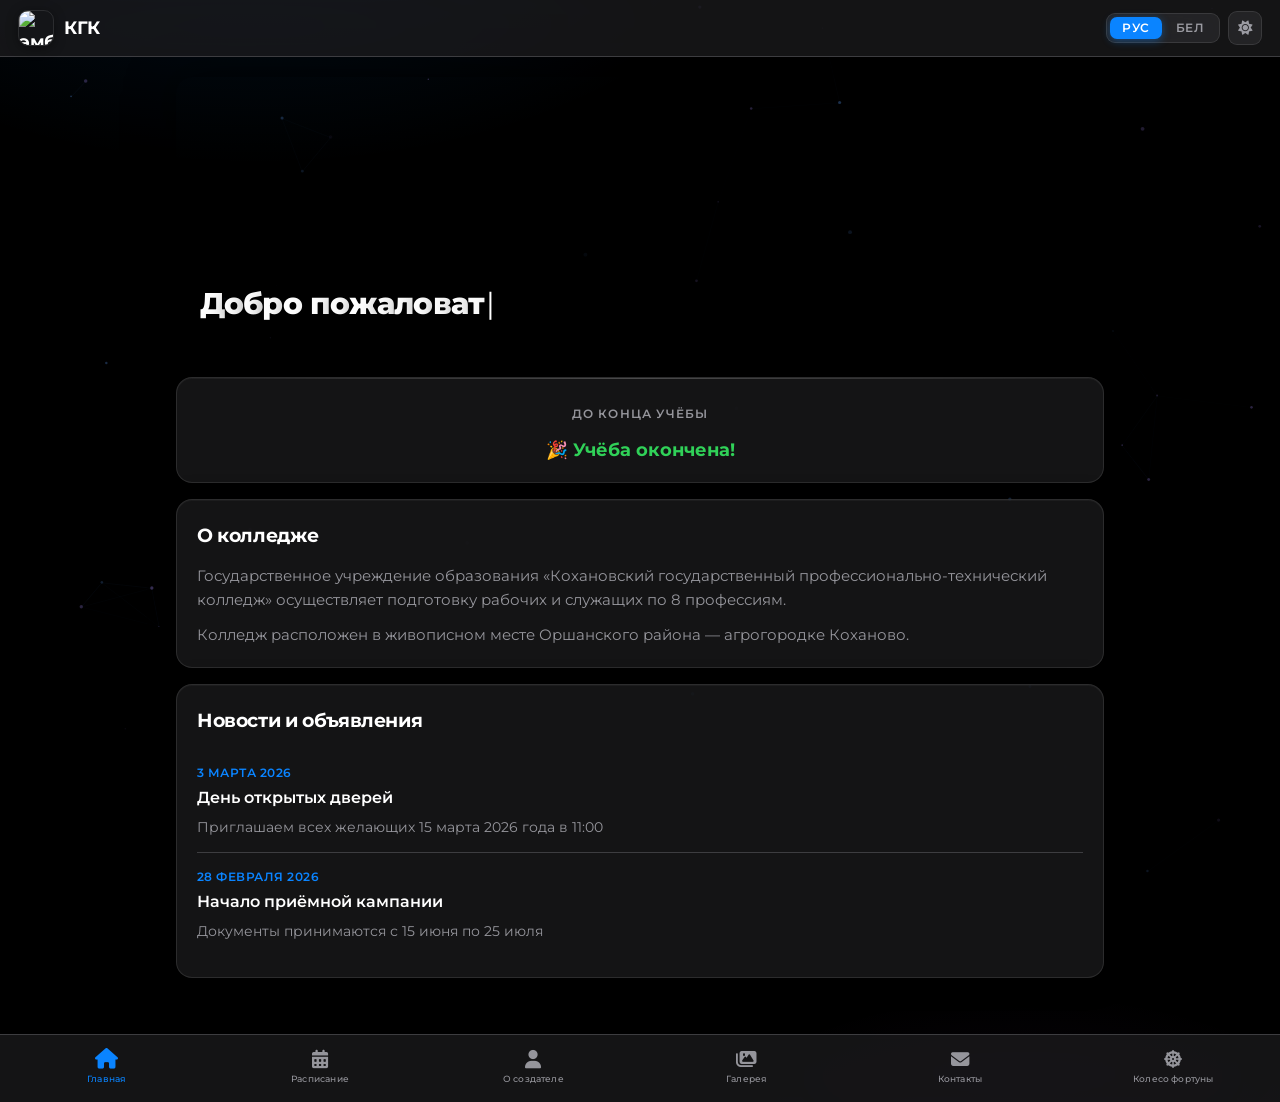
==== commit 4b9ec402: "index.html Removed unnecessary meta tags related to caching and PWA." ====
--- a/index.html
+++ b/index.html
@@ -3,17 +3,11 @@
 <head>
   <meta charset="UTF-8"/>
   <meta name="viewport" content="width=device-width, initial-scale=1.0"/>
-  <meta name="theme-color" content="#080810"/>
-  <!-- Кэш отключён — всегда свежие данные -->
   <meta http-equiv="Cache-Control" content="no-cache, no-store, must-revalidate"/>
   <meta http-equiv="Pragma" content="no-cache"/>
   <meta http-equiv="Expires" content="0"/>
-  <!-- PWA / GoNative -->
   <link rel="manifest" href="manifest.json"/>
-  <meta name="mobile-web-app-capable" content="yes"/>
-  <meta name="apple-mobile-web-app-capable" content="yes"/>
-  <meta name="apple-mobile-web-app-status-bar-style" content="black-translucent"/>
-  <meta name="apple-mobile-web-app-title" content="КГК"/>
+  <meta name="theme-color" content="#080810"/>
   <title data-key="title">Кохановский государственный колледж</title>
   <link rel="preconnect" href="https://fonts.googleapis.com">
   <link rel="preconnect" href="https://fonts.gstatic.com" crossorigin>
--- a/style.css
+++ b/style.css
@@ -42,6 +42,8 @@
   --shadow-sm:   0 2px 12px rgba(0,0,0,0.4);
   --shadow-lg:   0 8px 48px rgba(0,0,0,0.8);
 
+  /* 120 FPS — подсказка браузеру */
+  scroll-behavior: smooth;
   --transition:  0.25s cubic-bezier(0.4, 0, 0.2, 1);
   --spring:      0.4s cubic-bezier(0.34, 1.2, 0.64, 1);
 
@@ -493,13 +495,19 @@
 }
 .section-title span { color: var(--text2); font-weight: 500; font-size: 0.88rem; }
 
+.timetable-scroll {
+  overflow-x: auto;
+  -webkit-overflow-scrolling: touch;
+  border-radius: var(--radius);
+  border: 0.5px solid var(--glass-border);
+  box-shadow: var(--shadow); margin-bottom: 16px;
+  backdrop-filter: blur(30px); -webkit-backdrop-filter: blur(30px);
+}
 .timetable {
-  width: 100%; border-collapse: collapse;
+  width: 100%; min-width: 260px;
+  border-collapse: collapse;
   background: var(--glass);
-  backdrop-filter: blur(30px); -webkit-backdrop-filter: blur(30px);
-  border: 0.5px solid var(--glass-border);
-  border-radius: var(--radius); overflow: hidden;
-  box-shadow: var(--shadow); margin-bottom: 16px; font-size: 0.83rem;
+  font-size: 0.83rem;
 }
 .timetable th {
   background: var(--glass2); color: var(--accent);
@@ -516,148 +524,4 @@
   background: rgba(10,132,255,0.06);
   font-weight: 700; color: var(--accent); width: 42px;
 }
-[data-theme="light"] .timetable td:first-child { background: rgba(0,122,255,0.06); }
-.timetable .lunch-row td {
-  font-size: 0.74rem; color: var(--text2);
-  background: rgba(255,255,255,0.03);
-  padding: 4px 10px; font-style: italic;
-}
-[data-theme="light"] .timetable .lunch-row td { background: rgba(0,0,0,0.02); }
-.timetable tr:last-child td { border-bottom: none; }
-.timetable tr:hover td { background: rgba(10,132,255,0.04); }
-
-.groups-wrap {
-  border-radius: var(--radius); overflow: hidden;
-  border: 0.5px solid var(--glass-border);
-  box-shadow: var(--shadow); margin-bottom: 16px;
-  backdrop-filter: blur(30px); -webkit-backdrop-filter: blur(30px);
-}
-.groups-table {
-  width: 100%; border-collapse: collapse;
-  background: var(--glass);
-  font-size: 2vw; table-layout: fixed;
-}
-.groups-table th {
-  background: var(--glass2); color: var(--accent);
-  font-weight: 700; padding: 8px 3px; text-align: center;
-  border-bottom: 0.5px solid var(--sep);
-  border-right: 0.5px solid var(--glass-border);
-  white-space: nowrap; font-size: 0.82rem;
-}
-.groups-table th:first-child { width: 6%; }
-.groups-table th:last-child { border-right: none; }
-.groups-table td {
-  padding: 6px 3px; text-align: center;
-  border-bottom: 0.5px solid var(--glass-border2);
-  border-right: 0.5px solid var(--glass-border2);
-  vertical-align: middle; line-height: 1.3; color: var(--text2);
-}
-.groups-table td:first-child {
-  background: rgba(10,132,255,0.06);
-  font-weight: 700; color: var(--accent);
-  border-right: 0.5px solid var(--sep);
-  white-space: nowrap;
-}
-[data-theme="light"] .groups-table td:first-child { background: rgba(0,122,255,0.06); }
-.groups-table td:last-child { border-right: none; }
-.groups-table tr:last-child td { border-bottom: none; }
-.groups-table tr:hover td { background: rgba(10,132,255,0.04); }
-
-/* ─── Schedule date ──────────────────────────────── */
-.schedule-date { text-align: center; font-size: 1rem; margin: 6px 0 14px; color: var(--accent); font-weight: 700; }
-.schedule-table-wrapper { overflow-x: auto; border-radius: var(--radius); box-shadow: var(--shadow); margin: 0 0 16px; }
-.schedule-table {
-  width: 100%; border-collapse: collapse;
-  background: var(--glass); font-size: 0.88rem;
-  backdrop-filter: blur(30px); -webkit-backdrop-filter: blur(30px);
-}
-.schedule-table th, .schedule-table td {
-  padding: 9px 8px; text-align: center;
-  border: 0.5px solid var(--glass-border); vertical-align: middle;
-}
-.schedule-table th { background: var(--glass2); color: var(--accent); font-weight: 700; font-size: 0.84rem; }
-.schedule-table td:first-child { background: rgba(10,132,255,0.06); font-weight: 700; color: var(--accent); width: 34px; }
-.schedule-table tr:hover td { background: rgba(10,132,255,0.04); }
-.schedule-hint { text-align: center; color: var(--text2); font-size: 0.84rem; }
-
-/* ═══════════════════════════════════════════════════
-   ABOUT страница
-   ═══════════════════════════════════════════════════ */
-.about-grid { display: grid; grid-template-columns: repeat(auto-fill,minmax(160px,1fr)); gap: 10px; margin-top: 12px; }
-.about-tag {
-  background: var(--glass2);
-  backdrop-filter: blur(20px); -webkit-backdrop-filter: blur(20px);
-  border: 0.5px solid var(--glass-border);
-  border-radius: var(--radius-sm);
-  padding: 10px 14px; font-size: 0.85rem;
-  color: var(--text2); font-weight: 500;
-  display: flex; align-items: center; gap: 8px;
-}
-.about-tag i { color: var(--accent); font-size: 0.9rem; }
-
-/* ═══════════════════════════════════════════════════
-   КОЛЕСО ФОРТУНЫ — кнопка спина
-   ═══════════════════════════════════════════════════ */
-.spin-btn {
-  padding: 13px 48px; font-size: 0.95rem;
-  font-family: -apple-system, 'SF Pro Display', 'Montserrat', sans-serif;
-  font-weight: 700;
-  border: none; border-radius: 14px;
-  background: var(--accent);
-  color: #fff; cursor: pointer; letter-spacing: 0.04em;
-  box-shadow: 0 4px 20px rgba(10,132,255,0.45);
-  transition: transform var(--transition), opacity var(--transition), box-shadow var(--transition);
-  position: relative; overflow: hidden;
-}
-[data-theme="light"] .spin-btn { box-shadow: 0 4px 16px rgba(0,122,255,0.35); }
-.spin-btn:active:not(:disabled) { transform: scale(0.97); }
-.spin-btn:hover:not(:disabled) { transform: translateY(-1px); box-shadow: 0 8px 28px rgba(10,132,255,0.55); }
-.spin-btn:disabled { opacity: 0.35; cursor: not-allowed; }
-
-/* ─── Общий заголовок страниц ────────────────────── */
-.page-header {
-  display: flex; align-items: center; gap: 10px;
-  margin: 4px 0 20px; padding-bottom: 14px;
-  border-bottom: 0.5px solid var(--sep);
-}
-.page-header h1 { margin: 0; }
-
-/* ─── Кнопки общие ───────────────────────────────── */
-.btn {
-  display: inline-flex; align-items: center; gap: 6px;
-  padding: 10px 20px; border-radius: var(--radius-sm);
-  font-weight: 600; font-size: 0.9rem; cursor: pointer;
-  border: none; transition: var(--transition);
-  font-family: -apple-system, 'Montserrat', sans-serif;
-}
-.btn-primary {
-  background: var(--accent); color: #fff;
-  box-shadow: 0 3px 14px rgba(10,132,255,0.4);
-}
-.btn-primary:hover { transform: translateY(-1px); box-shadow: 0 6px 20px rgba(10,132,255,0.5); }
-.btn-ghost {
-  background: var(--glass2);
-  backdrop-filter: blur(20px); -webkit-backdrop-filter: blur(20px);
-  border: 0.5px solid var(--glass-border);
-  color: var(--text);
-}
-.btn-ghost:hover { background: var(--glass-light); }
-
-/* ─── Мобильный адаптив ──────────────────────────── */
-@media (max-width: 480px) {
-  .hero { height: 220px; }
-  .hero h1 { font-size: 1.5rem; }
-  h1 { font-size: 1.5rem; }
-  .cd-num { font-size: 1.6rem; }
-  .cd-unit { min-width: 46px; padding: 6px 8px; }
-  .groups-table { font-size: 2.4vw; }
-  .bottom-nav { height: 62px; }
-  .nav-item { font-size: 0.5rem; }
-  .nav-item i { font-size: 1.05rem; }
-  .container { padding: 14px 12px; }
-}
-
-@media (min-width: 768px) {
-  .gallery-grid { grid-template-columns: repeat(auto-fill, minmax(180px,1fr)); }
-  .groups-table { font-size: 0.88rem; }
-}
+[data-theme="light"] .timetable td:first-child { b
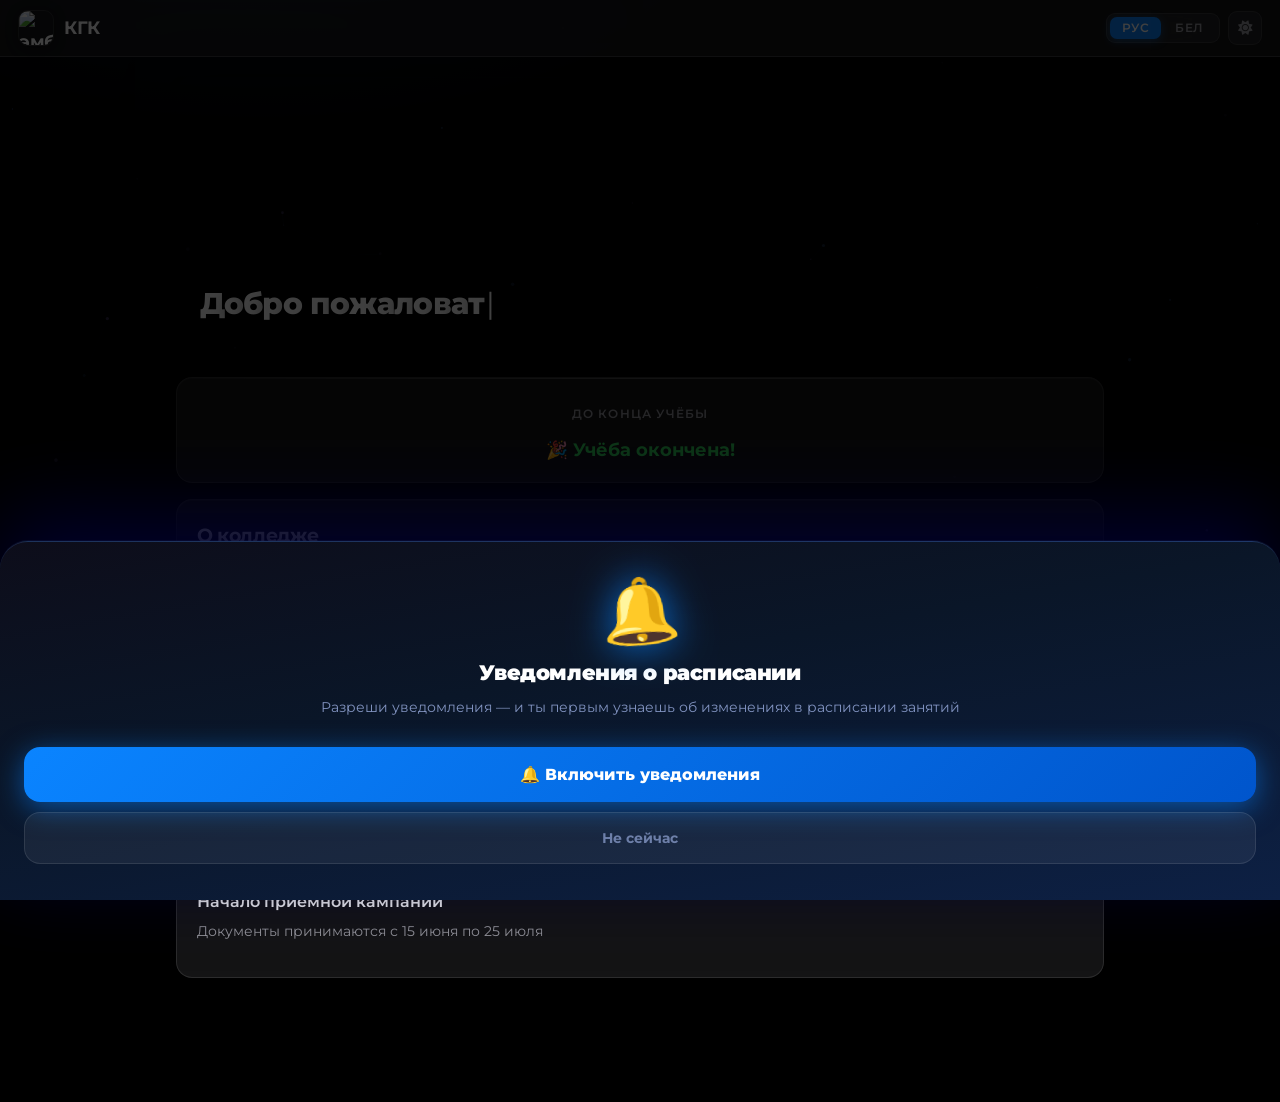
==== commit e9a65466: "Add files via upload" ====
--- a/index.html
+++ b/index.html
@@ -70,12 +70,31 @@
 <nav class="bottom-nav">
   <a href="index.html" class="nav-item active"><i class="fa-solid fa-house"></i><span data-key="nav_home">Главная</span></a>
   <a href="schedule.html" class="nav-item"><i class="fa-solid fa-calendar-days"></i><span data-key="nav_schedule">Расписание</span></a>
-  <a href="about.html" class="nav-item"><i class="fa-solid fa-user"></i><span data-key="nav_about">О создателе</span></a>
-  <a href="gallery.html" class="nav-item"><i class="fa-solid fa-images"></i><span data-key="nav_gallery">Галерея</span></a>
   <a href="contacts.html" class="nav-item"><i class="fa-solid fa-envelope"></i><span data-key="nav_contacts">Контакты</span></a>
-  <a href="wheel.html" class="nav-item"><i class="fa-solid fa-dharmachakra"></i><span data-key="nav_wheel">Колесо фортуны</span></a>
+  <button class="nav-item nav-more-btn" id="more-btn">
+    <i class="fa-solid fa-ellipsis"></i><span>Ещё</span>
+  </button>
 </nav>
 <button id="to-top" title="Наверх"><i class="fa-solid fa-chevron-up"></i></button>
 <script src="script.js"></script>
+<script src="schedule-data.js"></script>
+<script>
+/* ── Проверка новой версии расписания на любой странице ── */
+(function() {
+  if (typeof SCHEDULE === 'undefined') return;
+  const lastVer = localStorage.getItem('kgk_sched_ver');
+  if (lastVer && lastVer !== SCHEDULE.version) {
+    if ('Notification' in window && Notification.permission === 'granted') {
+      new Notification('КГК — Расписание', {
+        body: SCHEDULE.notifText,
+        icon: 'https://images.unsplash.com/photo-1562774053-701939374585?w=192&h=192&fit=crop',
+        tag: 'schedule-update',
+        renotify: true
+      });
+    }
+  }
+  localStorage.setItem('kgk_sched_ver', SCHEDULE.version);
+})();
+</script>
 </body>
 </html>
--- a/style.css
+++ b/style.css
@@ -409,7 +409,7 @@
   -webkit-backdrop-filter: blur(40px) saturate(180%);
   border-top: 0.5px solid var(--sep);
   display: flex; z-index: 999;
-  transition: transform 0.38s cubic-bezier(0.4,0,0.2,1), background 0.35s;
+  transition: background 0.35s;
 }
 
 .nav-item {
@@ -525,3 +525,47 @@
   font-weight: 700; color: var(--accent); width: 42px;
 }
 [data-theme="light"] .timetable td:first-child { b
+
+
+/* ═══════════════════════════════════════════════════
+   КНОПКА "ЕЩЁ" в навигации
+   ═══════════════════════════════════════════════════ */
+.nav-more-btn {
+  flex: 1;
+  display: flex; flex-direction: column;
+  align-items: center; justify-content: center;
+  color: var(--text2);
+  font-size: 0.54rem; letter-spacing: 0.02em; font-weight: 500;
+  transition: color var(--transition);
+  padding: 6px 2px 4px; gap: 3px;
+  position: relative; overflow: hidden;
+  background: none; border: none; cursor: pointer;
+  font-family: inherit;
+  -webkit-tap-highlight-color: transparent;
+}
+.nav-more-btn i {
+  font-size: 1.15rem; line-height: 1;
+  transition: transform var(--spring);
+}
+.nav-more-btn:active { color: var(--accent); }
+.nav-more-btn:active i { transform: translateY(-1px) scale(1.12); }
+
+/* ═══════════════════════════════════════════════════
+   ЭЛЕМЕНТЫ СЛАЙД-АП МЕНЮ (создаются в JS)
+   ═══════════════════════════════════════════════════ */
+.kgk-mi {
+  display: flex; flex-direction: column;
+  align-items: center; justify-content: center;
+  gap: 8px; padding: 18px 8px;
+  border-radius: 16px;
+  text-decoration: none;
+  font-size: 0.72rem; font-weight: 600;
+  transition: transform 0.15s;
+  -webkit-tap-highlight-color: transparent;
+  text-align: center;
+  border: 0.5px solid rgba(255,255,255,0.07);
+}
+.kgk-mi i { font-size: 1.4rem; line-height: 1; }
+.kgk-mi:active { transform: scale(0.92); }
+.kgk-mi-active { color: #0A84FF !important; }
+.kgk-mi-active i { color: #0A84FF !important; }
